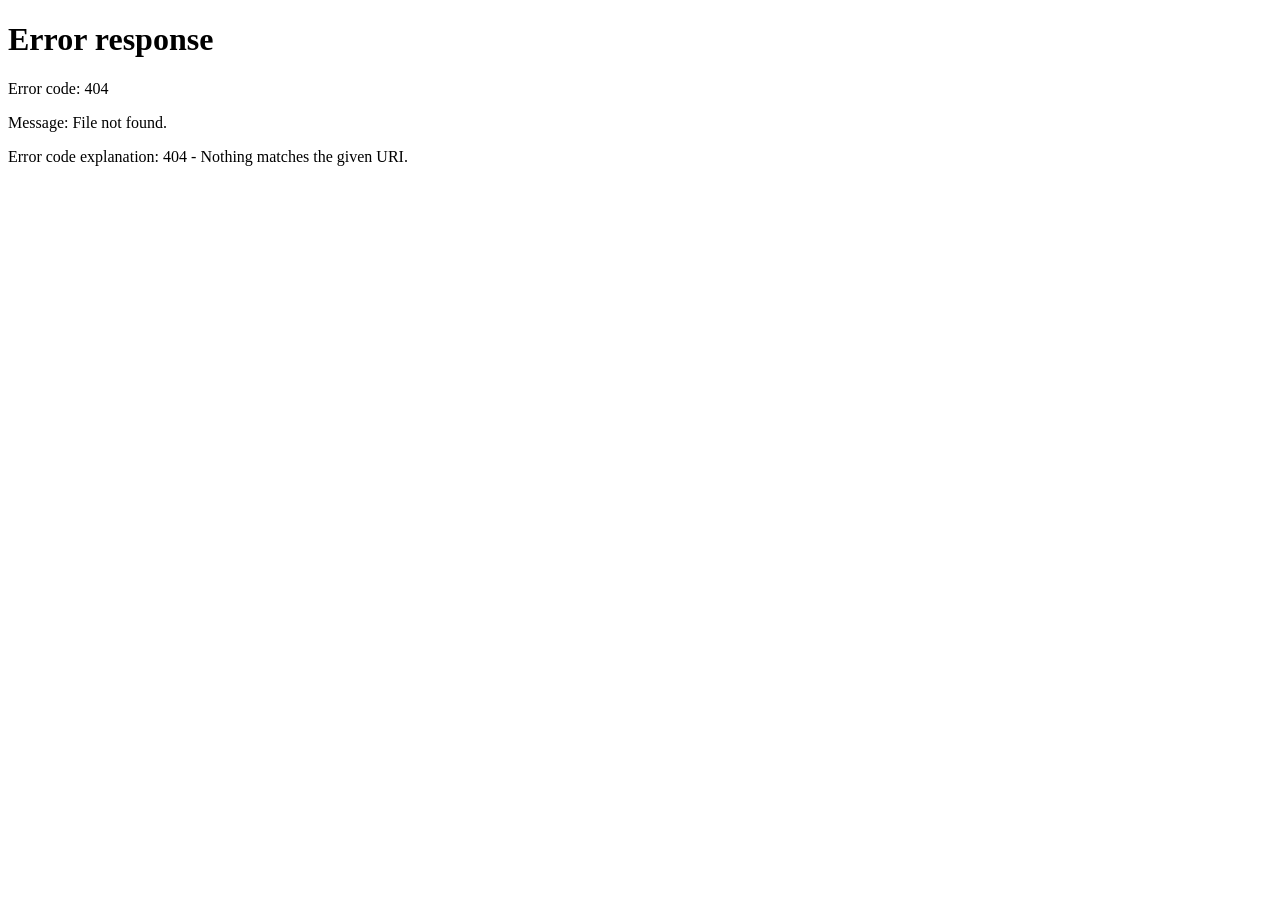
==== assessment.html @ 008398ac "Initial commit" ====
<!DOCTYPE html>
<html lang="en">
<head>
    <script>
        if (localStorage.getItem('luma_logged_in') !== 'true') {
            window.location.replace('/login');
        }
    </script>
    <meta charset="UTF-8">
    <meta name="viewport" content="width=device-width, initial-scale=1.0">
    <title>Discovery Assessment | Luma</title>
    <!-- Google Fonts -->
    <link rel="preconnect" href="https://fonts.googleapis.com">
    <link rel="preconnect" href="https://fonts.gstatic.com" crossorigin>
    <link href="https://fonts.googleapis.com/css2?family=DM+Serif+Display&family=Inter:wght@400;500;600;700&family=Playfair+Display:ital,wght@0,600;0,700;1,600;1,700&display=swap" rel="stylesheet">
    <!-- Main CSS -->
    <link rel="stylesheet" href="index.css">
    
    <style>
        /* Fade in transition for premium feel */
        @keyframes fadeInPage {
            from { opacity: 0; transform: translateY(8px); }
            to { opacity: 1; transform: translateY(0); }
        }
        .assessment-body {
            animation: fadeInPage 0.5s ease-out forwards;
        }

        /* Scoped override for Discovery Assessment Page */
        .assessment-body .dash-sidebar {
            width: 280px;
            padding: 2.5rem 1.5rem;
            background-color: rgba(255, 255, 255, 0.95);
            border-right: 1px solid var(--color-neutral);
            display: flex;
            flex-direction: column;
            justify-content: space-between;
            position: fixed;
            top: 0;
            bottom: 0;
            left: 0;
            z-index: 100;
            backdrop-filter: blur(20px);
            /* Disabled styles */
            pointer-events: none;
            opacity: 0.6;
            filter: grayscale(1);
        }

        .assessment-body .dash-main {
            margin-left: 280px;
            padding: 4rem;
            display: flex;
            flex-direction: column;
            align-items: center;
            min-height: 100vh;
            background-image: 
                radial-gradient(circle at 85% 15%, rgba(167, 117, 201, 0.05) 0%, transparent 45%),
                radial-gradient(circle at 15% 85%, rgba(212, 128, 187, 0.05) 0%, transparent 45%);
        }

        .assessment-container {
            width: 100%;
            max-width: 900px;
            display: flex;
            flex-direction: column;
            gap: 2.5rem;
        }

        .assessment-card {
            background-color: var(--color-white);
            border: 1px solid var(--color-neutral);
            border-radius: 28px;
            padding: 3.5rem;
            box-shadow: 0 10px 30px rgba(0, 0, 0, 0.02);
            transition: var(--transition-smooth);
            position: relative;
        }

        /* Sparkles decoration */
        .sparkle-decor {
            position: absolute;
            color: var(--color-accent);
            opacity: 0.3;
            pointer-events: none;
        }

        /* Progress Bar styles */
        .progress-indicator-container {
            text-align: center;
            margin-bottom: 0.5rem;
        }
        .progress-text {
            font-family: var(--font-body);
            font-weight: 600;
            color: var(--color-primary);
            font-size: 0.95rem;
            margin-bottom: 0.75rem;
            letter-spacing: 0.05em;
            text-transform: uppercase;
        }
        .progress-bar-outer {
            width: 100%;
            height: 8px;
            background-color: var(--color-neutral);
            border-radius: 4px;
            overflow: hidden;
        }
        .progress-bar-inner {
            height: 100%;
            background: linear-gradient(90deg, var(--color-secondary), var(--color-primary));
            width: 20%;
            border-radius: 4px;
            transition: width 0.5s cubic-bezier(0.16, 1, 0.3, 1);
        }

        /* Question boxes transitions */
        .question-step {
            display: none;
            flex-direction: column;
            gap: 1.5rem;
            animation: fadeInAssessment 0.4s cubic-bezier(0.16, 1, 0.3, 1) forwards;
        }
        .question-step.active {
            display: flex;
        }

        @keyframes fadeInAssessment {
            from { opacity: 0; transform: translateY(15px); }
            to { opacity: 1; transform: translateY(0); }
        }

        .question-title {
            font-family: 'Playfair Display', serif;
            font-weight: 700;
            font-size: 2rem;
            color: var(--color-text-heading);
            line-height: 1.3;
            margin: 0;
        }
        .question-description {
            font-family: var(--font-body);
            font-size: 1.05rem;
            color: var(--color-text-body);
            margin: 0;
            line-height: 1.6;
        }

        /* Input Controls */
        .assessment-input-box {
            width: 100%;
            padding: 1.1rem 1.5rem;
            border: 1.5px solid var(--color-neutral);
            border-radius: 16px;
            font-family: var(--font-body);
            font-size: 1.05rem;
            color: var(--color-text-heading);
            background-color: var(--color-bg);
            transition: var(--transition-smooth);
        }
        .assessment-input-box:focus {
            outline: none;
            border-color: var(--color-primary);
            box-shadow: 0 0 0 4px rgba(167, 117, 201, 0.15);
            background-color: var(--color-white);
        }

        .assessment-textarea {
            min-height: 160px;
            resize: vertical;
        }

        /* Selection Cards (Question 5) */
        .option-cards-grid {
            display: grid;
            grid-template-columns: repeat(2, 1fr);
            gap: 1.5rem;
            margin-top: 0.5rem;
        }

        @media (max-width: 640px) {
            .option-cards-grid {
                grid-template-columns: 1fr;
            }
            .assessment-body .dash-sidebar {
                display: none;
            }
            .assessment-body .dash-main {
                margin-left: 0;
                padding: 2rem 1rem;
            }
            .assessment-card {
                padding: 2rem 1.5rem;
            }
        }

        .selection-premium-card {
            background-color: var(--color-white);
            border: 2px solid var(--color-neutral);
            border-radius: 20px;
            padding: 2rem;
            display: flex;
            align-items: flex-start;
            gap: 1.25rem;
            cursor: pointer;
            transition: var(--transition-smooth);
        }
        .selection-premium-card:hover {
            transform: translateY(-3px);
            border-color: var(--color-primary);
            box-shadow: 0 4px 15px rgba(167, 117, 201, 0.08);
        }
        .selection-icon-wrapper {
            width: 48px;
            height: 48px;
            border-radius: 12px;
            background-color: rgba(167, 117, 201, 0.08);
            color: var(--color-primary);
            display: flex;
            align-items: center;
            justify-content: center;
            font-size: 1.5rem;
            flex-shrink: 0;
            transition: var(--transition-smooth);
        }

        .selection-premium-card.selected {
            background-color: var(--color-primary);
            border-color: var(--color-primary);
            color: var(--color-white);
            box-shadow: 0 8px 25px rgba(167, 117, 201, 0.3);
        }
        .selection-premium-card.selected .selection-icon-wrapper {
            background-color: rgba(255, 255, 255, 0.2);
            color: var(--color-white);
        }
        .selection-premium-card.selected h4 {
            color: var(--color-white) !important;
        }

        /* Bottom Section Styles */
        .assessment-bottom-row {
            text-align: center;
            display: flex;
            flex-direction: column;
            align-items: center;
            gap: 1.5rem;
            margin-top: 1rem;
        }
    </style>
</head>
<body class="dash-body assessment-body">
    <!-- Sidebar Navigation (Disabled / Mandatory Assessment Cover) -->
    <aside class="dash-sidebar">
        <div>
            <div class="sidebar-brand">
                <svg width="28" height="28" viewBox="0 0 100 100" fill="none" xmlns="http://www.w3.org/2000/svg">
                    <defs>
                        <linearGradient id="logoGradAssess" x1="0%" y1="0%" x2="100%" y2="100%">
                            <stop offset="0%" stop-color="#D480BB" />
                            <stop offset="100%" stop-color="#A775C9" />
                        </linearGradient>
                    </defs>
                    <mask id="logoLMaskAssess">
                        <rect width="100" height="100" fill="white" />
                        <path d="M 44,28 H 52 V 58 H 68 V 66 H 44 Z" fill="black" />
                    </mask>
                    <path d="M 50,5 C 50,30 30,50 5,50 C 30,50 50,70 50,95 C 50,70 70,50 95,50 C 70,50 50,30 50,5 Z" fill="url(#logoGradAssess)" mask="url(#logoLMaskAssess)" />
                </svg>
                <span class="logo-text" style="font-size: 1.4rem;">Luma</span>
            </div>

            <nav class="sidebar-links">
                <a href="#" class="sidebar-item active">Dashboard</a>
                <a href="#" class="sidebar-item">Learning Hub</a>
                <a href="#" class="sidebar-item">Journey</a>
                <a href="#" class="sidebar-item">Explorer Hub</a>
                <a href="#" class="sidebar-item">Summary</a>
            </nav>
        </div>
        <div class="sidebar-profile">
            <span>Profile</span>
        </div>
    </aside>

    <!-- Main Container -->
    <main class="dash-main">
        <div class="assessment-container">
            <!-- Header Section -->
            <div style="text-align: center; display: flex; flex-direction: column; gap: 0.5rem;">
                <h1 style="font-family: 'Playfair Display', serif; font-weight: 700; font-size: 2.8rem; color: var(--color-text-heading); margin: 0;">Discover Yourself</h1>
                <p style="font-family: var(--font-body); font-size: 1.15rem; color: var(--color-text-body); margin: 0;">"Before choosing your future, let's understand who you are."</p>
            </div>

            <!-- Progress Tracker -->
            <div class="progress-indicator-container">
                <div class="progress-text" id="progress-indicator-text">Question 1 of 5</div>
                <div class="progress-bar-outer">
                    <div class="progress-bar-inner" id="progress-indicator-fill"></div>
                </div>
            </div>

            <!-- Question Card -->
            <div class="assessment-card">
                <!-- Subtle Sparkles Decoration -->
                <svg class="sparkle-decor" style="top: 2rem; right: 2rem;" width="20" height="20" viewBox="0 0 24 24" fill="currentColor"><path d="M12 2l3 7 7 3-7 3-3 7-3-7-7-3 7-3z"/></svg>
                <svg class="sparkle-decor" style="bottom: 2rem; left: 2rem;" width="16" height="16" viewBox="0 0 24 24" fill="currentColor"><path d="M12 2l3 7 7 3-7 3-3 7-3-7-7-3 7-3z"/></svg>

                <form id="assessment-form" onsubmit="event.preventDefault();">
                    <!-- QUESTION 1 -->
                    <div class="question-step active" id="step-1">
                        <h2 class="question-title">What are your top three interests in career fields?</h2>
                        <p class="question-description">Think about the fields that genuinely excite you. Enter them below.</p>
                        <div style="display: flex; flex-direction: column; gap: 1rem; margin-top: 0.5rem;">
                            <input type="text" id="interest-1" class="assessment-input-box" placeholder="e.g., UI/UX Design" required>
                            <input type="text" id="interest-2" class="assessment-input-box" placeholder="e.g., Artificial Intelligence" required>
                            <input type="text" id="interest-3" class="assessment-input-box" placeholder="e.g., Entrepreneurship" required>
                        </div>
                    </div>

                    <!-- QUESTION 2 -->
                    <div class="question-step" id="step-2">
                        <h2 class="question-title">Which activity makes you lose track of time?</h2>
                        <p class="question-description">Think about something you enjoy so much that hours pass without noticing.</p>
                        <textarea id="time-loss-activity" class="assessment-input-box assessment-textarea" placeholder="Example: &quot;I enjoy designing interfaces and experimenting with colors.&quot;" required></textarea>
                    </div>

                    <!-- QUESTION 3 -->
                    <div class="question-step" id="step-3">
                        <h2 class="question-title">What's one thing you're confident in doing but not an expert at yet?</h2>
                        <p class="question-description">Choose something you naturally enjoy and believe you can improve.</p>
                        <textarea id="confident-skill" class="assessment-input-box assessment-textarea" placeholder="Example: &quot;I enjoy editing videos and believe I could become really good with practice.&quot;" required></textarea>
                    </div>

                    <!-- QUESTION 4 -->
                    <div class="question-step" id="step-4">
                        <h2 class="question-title">If failure wasn't a problem, what would you like to pursue?</h2>
                        <p class="question-description">Imagine there were no risks, judgments, or financial constraints.</p>
                        <textarea id="pursuit-dream" class="assessment-input-box assessment-textarea" placeholder="Example: &quot;I would love to build my own startup that helps students.&quot;" required></textarea>
                    </div>

                    <!-- QUESTION 5 -->
                    <div class="question-step" id="step-5">
                        <h2 class="question-title">Which statement describes you the best?</h2>
                        <p class="question-description">Select the option that aligns most closely with your personality.</p>
                        
                        <div class="option-cards-grid">
                            <!-- Option 1 -->
                            <div class="selection-premium-card" data-val="Option 1" onclick="selectOptionCard(this);">
                                <div class="selection-icon-wrapper">🧠</div>
                                <div>
                                    <h4 style="font-family: var(--font-body); font-weight: 700; font-size: 1.05rem; margin: 0 0 0.25rem 0; color: var(--color-text-heading);">Problem Solver</h4>
                                    <p style="font-size: 0.9rem; margin: 0; line-height: 1.4;">I love solving logical and technical problems.</p>
                                </div>
                            </div>
                            <!-- Option 2 -->
                            <div class="selection-premium-card" data-val="Option 2" onclick="selectOptionCard(this);">
                                <div class="selection-icon-wrapper">🎨</div>
                                <div>
                                    <h4 style="font-family: var(--font-body); font-weight: 700; font-size: 1.05rem; margin: 0 0 0.25rem 0; color: var(--color-text-heading);">Visual Creator</h4>
                                    <p style="font-size: 0.9rem; margin: 0; line-height: 1.4;">I enjoy designing, creating and expressing ideas visually.</p>
                                </div>
                            </div>
                            <!-- Option 3 -->
                            <div class="selection-premium-card" data-val="Option 3" onclick="selectOptionCard(this);">
                                <div class="selection-icon-wrapper">🚀</div>
                                <div>
                                    <h4 style="font-family: var(--font-body); font-weight: 700; font-size: 1.05rem; margin: 0 0 0.25rem 0; color: var(--color-text-heading);">Leader</h4>
                                    <p style="font-size: 0.9rem; margin: 0; line-height: 1.4;">I enjoy leading people and turning ideas into reality.</p>
                                </div>
                            </div>
                            <!-- Option 4 -->
                            <div class="selection-premium-card" data-val="Option 4" onclick="selectOptionCard(this);">
                                <div class="selection-icon-wrapper">💖</div>
                                <div>
                                    <h4 style="font-family: var(--font-body); font-weight: 700; font-size: 1.05rem; margin: 0 0 0.25rem 0; color: var(--color-text-heading);">Guide</h4>
                                    <p style="font-size: 0.9rem; margin: 0; line-height: 1.4;">I enjoy understanding people and helping them grow.</p>
                                </div>
                            </div>
                        </div>
                        <input type="hidden" id="selected-profile-statement" required>
                    </div>
                </form>
            </div>

            <!-- Bottom Section Quote & Trigger -->
            <div class="assessment-bottom-row">
                <p style="font-family: 'DM Serif Display', serif; font-size: 1.6rem; font-weight: normal; color: var(--color-primary); margin: 0; line-height: 1.4;">
                    "Discover yourself before deciding your future."
                </p>
                <button id="assessment-continue-btn" class="btn btn-solid" style="background: linear-gradient(135deg, var(--color-primary) 0%, var(--color-secondary) 100%); color: var(--color-white); border: none; padding: 1rem 3.5rem; font-weight: 700; border-radius: 50px; font-size: 1.05rem; box-shadow: 0 5px 20px rgba(167, 117, 201, 0.25);">
                    Continue
                </button>
            </div>
        </div>
    </main>

    <!-- Assessment Flow Manager Logic -->
    <script>
        let currentStep = 1;
        const totalSteps = 5;

        const stepViews = [
            document.getElementById('step-1'),
            document.getElementById('step-2'),
            document.getElementById('step-3'),
            document.getElementById('step-4'),
            document.getElementById('step-5')
        ];

        const textIndicator = document.getElementById('progress-indicator-text');
        const fillIndicator = document.getElementById('progress-indicator-fill');
        const continueBtn = document.getElementById('assessment-continue-btn');

        // Selection Cards logic
        window.selectOptionCard = (card) => {
            const allCards = document.querySelectorAll('.selection-premium-card');
            allCards.forEach(c => c.classList.remove('selected'));
            card.classList.add('selected');
            document.getElementById('selected-profile-statement').value = card.getAttribute('data-val');
        };

        // Continue trigger
        continueBtn.addEventListener('click', () => {
            // Validate current step
            if (!validateCurrentStep()) {
                alert('Please answer the question before continuing.');
                return;
            }

            if (currentStep < totalSteps) {
                // Advance step
                stepViews[currentStep - 1].classList.remove('active');
                currentStep++;
                stepViews[currentStep - 1].classList.add('active');

                // Update progress bar
                textIndicator.textContent = `Question ${currentStep} of ${totalSteps}`;
                fillIndicator.style.width = `${(currentStep / totalSteps) * 100}%`;
            } else {
                // Done! Save to localStorage
                saveAssessmentAnswers();
                window.location.href = '/recommendations';
            }
        });

        const validateCurrentStep = () => {
            if (currentStep === 1) {
                const i1 = document.getElementById('interest-1').value.trim();
                const i2 = document.getElementById('interest-2').value.trim();
                const i3 = document.getElementById('interest-3').value.trim();
                return i1 !== '' && i2 !== '' && i3 !== '';
            } else if (currentStep === 2) {
                return document.getElementById('time-loss-activity').value.trim() !== '';
            } else if (currentStep === 3) {
                return document.getElementById('confident-skill').value.trim() !== '';
            } else if (currentStep === 4) {
                return document.getElementById('pursuit-dream').value.trim() !== '';
            } else if (currentStep === 5) {
                return document.getElementById('selected-profile-statement').value !== '';
            }
            return false;
        };

        const saveAssessmentAnswers = () => {
            const answers = {
                interests: [
                    document.getElementById('interest-1').value.trim(),
                    document.getElementById('interest-2').value.trim(),
                    document.getElementById('interest-3').value.trim()
                ],
                timeLoss: document.getElementById('time-loss-activity').value.trim(),
                confidentSkill: document.getElementById('confident-skill').value.trim(),
                pursuitDream: document.getElementById('pursuit-dream').value.trim(),
                selectedProfile: document.getElementById('selected-profile-statement').value
            };
            localStorage.setItem('luma_assessment_answers', JSON.stringify(answers));
        };
    </script>
</body>
</html>
---- index.css ----
/* ==========================================================================
   LUMA LANDING PAGE STYLESHEET
   Aesthetics: Minimal, Clean, Premium, Soft, and Inspiring
   Startup Vibes: Apple, Linear, Notion, Raycast, Framer
   ========================================================================== */

/* --------------------------------------------------------------------------
   1. CSS VARIABLES (DESIGN SYSTEM TOKENS)
   -------------------------------------------------------------------------- */
:root {
    /* Color Palette */
    --color-primary: #A775C9;          /* Bright Lavender */
    --color-secondary: #D480BB;        /* Petal Pink */
    --color-accent: #DEAFC2;           /* Soft Blossom */
    --color-light-accent: #EAF7EC;     /* Honeydew (Success/Highlight Indicator) */
    --color-neutral: #E2D9D9;          /* Dust Grey (Borders/Dividers) */
    
    /* Page Background */
    --color-bg-base: #FCFBFF;          /* Luxurious white canvas */
    --color-white: #FFFFFF;
    
    /* Text Colors */
    --color-text-heading: #2D2435;     /* Dark Slate Purple */
    --color-text-body: #5E5965;        /* Inter Regular Body Color */
    --color-text-muted: #8E8696;       /* Inactive states or details */

    /* Glassmorphism */
    --color-glass-bg: rgba(255, 255, 255, 0.7);
    --color-glass-border: rgba(255, 255, 255, 0.6);
    --color-glass-border-neutral: rgba(226, 217, 217, 0.4);

    /* Typography Scale */
    --font-logo: 'Georgia', serif;
    --font-heading-1: 'Playfair Display', serif;
    --font-heading-2: 'DM Serif Display', serif;
    --font-body: 'Inter', sans-serif;
    
    /* Border Radii */
    --radius-sm: 10px;
    --radius-md: 18px;
    --radius-lg: 28px;                 /* Spacious rounded corners */
    --radius-pill: 9999px;             /* Pill shaped elements */
    
    /* Shadows (Colored Shadows Only - No Gray Shadows) */
    --shadow-soft: 0 8px 30px rgba(167, 117, 201, 0.06);
    --shadow-medium: 0 16px 40px rgba(167, 117, 201, 0.1);
    --shadow-hover: 0 25px 50px rgba(167, 117, 201, 0.15);
    --shadow-button: 0 10px 24px rgba(167, 117, 201, 0.2);
    --shadow-secondary: 0 10px 24px rgba(212, 128, 187, 0.12);
    
    /* Layout */
    --max-width: 1200px;
    --nav-height: 80px;
    
    /* Transitions */
    --transition-smooth: all 0.6s cubic-bezier(0.16, 1, 0.3, 1);
    --transition-fast: all 0.25s ease;
}

/* --------------------------------------------------------------------------
   2. RESET & GLOBAL STYLES
   -------------------------------------------------------------------------- */
* {
    box-sizing: border-box;
    margin: 0;
    padding: 0;
}

html {
    scroll-behavior: smooth;
    font-size: 16px;
}

body {
    font-family: var(--font-body);
    background-color: var(--color-bg-base);
    /* Luxurious white canvas with soft radial glowing gradients (8-12% opacity) */
    background-image: 
        radial-gradient(circle at 15% 15%, rgba(167, 117, 201, 0.09) 0%, transparent 40%),
        radial-gradient(circle at 85% 25%, rgba(212, 128, 187, 0.08) 0%, transparent 45%),
        radial-gradient(circle at 50% 60%, rgba(222, 175, 194, 0.1) 0%, transparent 50%),
        radial-gradient(circle at 20% 85%, rgba(167, 117, 201, 0.08) 0%, transparent 40%);
    background-attachment: fixed;
    color: var(--color-text-body);
    overflow-x: hidden;
    line-height: 1.6;
    -webkit-font-smoothing: antialiased;
    animation: fadeInPage 1.2s cubic-bezier(0.16, 1, 0.3, 1);
}

img {
    max-width: 100%;
    height: auto;
    display: block;
}

a {
    color: inherit;
    text-decoration: none;
    transition: var(--transition-fast);
}

ul {
    list-style: none;
}

/* Custom Scrollbar */
::-webkit-scrollbar {
    width: 8px;
}
::-webkit-scrollbar-track {
    background: var(--color-bg-base);
}
::-webkit-scrollbar-thumb {
    background: var(--color-neutral);
    border-radius: var(--radius-pill);
}
::-webkit-scrollbar-thumb:hover {
    background: var(--color-primary);
}

/* --------------------------------------------------------------------------
   3. BACKGROUND SPARKLES & STARS
   -------------------------------------------------------------------------- */
.stars-container {
    position: absolute;
    top: 0;
    left: 0;
    width: 100%;
    height: 100%;
    pointer-events: none;
    z-index: 0;
    overflow: hidden;
}

.star {
    position: absolute;
    background-color: var(--color-primary);
    clip-path: polygon(50% 0%, 61% 35%, 98% 35%, 68% 57%, 79% 91%, 50% 70%, 21% 91%, 32% 57%, 2% 35%, 39% 35%);
    opacity: 0.35;
    animation: twinkle 5s ease-in-out infinite;
}

.star-1 { top: 8%; left: 8%; width: 12px; height: 12px; animation-delay: 0s; }
.star-2 { top: 25%; left: 85%; width: 15px; height: 15px; animation-delay: 1.5s; }
.star-3 { top: 45%; left: 5%; width: 10px; height: 10px; animation-delay: 3s; }
.star-4 { top: 62%; left: 93%; width: 14px; height: 14px; animation-delay: 0.5s; }
.star-5 { top: 78%; left: 10%; width: 12px; height: 12px; animation-delay: 2.2s; }
.star-6 { top: 88%; left: 80%; width: 15px; height: 15px; animation-delay: 1.1s; }
.star-7 { top: 4%; left: 60%; width: 10px; height: 10px; animation-delay: 2.8s; }
.star-8 { top: 38%; left: 35%; width: 12px; height: 12px; animation-delay: 4.5s; }

/* --------------------------------------------------------------------------
   4. BUTTONS
   -------------------------------------------------------------------------- */
.btn {
    display: inline-flex;
    align-items: center;
    justify-content: center;
    font-family: var(--font-body);
    font-weight: 600; /* Inter SemiBold for buttons */
    font-size: 0.95rem;
    padding: 0.8rem 2rem;
    border-radius: var(--radius-pill); /* Pill shaped */
    cursor: pointer;
    transition: var(--transition-smooth);
    border: 2px solid transparent;
}

.btn-solid {
    background: linear-gradient(135deg, var(--color-primary) 0%, var(--color-secondary) 100%);
    color: var(--color-white);
    box-shadow: var(--shadow-button);
}

.btn-solid:hover {
    transform: translateY(-3px);
    box-shadow: 0 12px 28px rgba(167, 117, 201, 0.35);
    background: linear-gradient(135deg, #b485d4 0%, #db91c5 100%); /* Slightly brighter */
}

.btn-outline {
    background-color: var(--color-white);
    border: 2px solid var(--color-primary);
    color: var(--color-primary);
    box-shadow: var(--shadow-soft);
}

.btn-outline:hover {
    background-color: rgba(167, 117, 201, 0.05); /* Very light lavender fill */
    border-color: var(--color-secondary);
    color: var(--color-secondary);
    transform: translateY(-3px);
    box-shadow: var(--shadow-hover);
}

.btn-large {
    padding: 1rem 2.5rem;
    font-size: 1.05rem;
}

.btn-arrow {
    margin-left: 8px;
    transition: transform 0.3s ease;
}

.btn-solid:hover .btn-arrow {
    transform: translateX(4px);
}

/* --------------------------------------------------------------------------
   5. NAVIGATION BAR
   -------------------------------------------------------------------------- */
.navbar-header {
    position: fixed;
    top: 0;
    left: 0;
    width: 100%;
    height: var(--nav-height);
    display: flex;
    align-items: center;
    z-index: 1000;
    background-color: transparent;
    border-bottom: 1px solid transparent;
    transition: var(--transition-smooth);
}

/* Glass effect while scrolling with backdrop blur */
.navbar-header.scrolled {
    background-color: rgba(252, 251, 255, 0.75);
    backdrop-filter: blur(20px);
    -webkit-backdrop-filter: blur(20px);
    border-bottom: 1px solid var(--color-glass-border);
    height: 70px;
    box-shadow: var(--shadow-soft);
}

.nav-container {
    width: 100%;
    max-width: var(--max-width);
    margin: 0 auto;
    padding: 0 2rem;
    display: flex;
    align-items: center;
    justify-content: space-between;
}

.nav-logo {
    display: flex;
    align-items: center;
    gap: 10px;
    z-index: 1010;
}

.logo-text {
    font-family: var(--font-logo); /* Georgia Bold */
    font-weight: 700;
    font-size: 1.7rem;
    color: #2D2435; /* Strict brand logo color */
    letter-spacing: -0.5px;
}

.logo-icon {
    filter: drop-shadow(0 4px 10px rgba(167, 117, 201, 0.25));
    transition: transform 0.6s cubic-bezier(0.16, 1, 0.3, 1);
}

.nav-logo:hover .logo-icon {
    transform: rotate(15deg) scale(1.1);
}

.nav-links-wrapper {
    display: flex;
    align-items: center;
    gap: 2.5rem;
}

.nav-links-list {
    display: flex;
    align-items: center;
    gap: 2rem;
}

.nav-link {
    font-size: 0.95rem;
    font-weight: 500;
    color: var(--color-text-body);
    position: relative;
    padding: 0.5rem 0;
}

.nav-link:hover, .nav-link.active {
    color: var(--color-primary); /* Bright lavender for active/hover state */
}

.nav-link::after {
    content: '';
    position: absolute;
    bottom: 0;
    left: 50%;
    width: 0;
    height: 2px;
    background-color: var(--color-primary);
    transition: var(--transition-smooth);
    transform: translateX(-50%);
}

.nav-link:hover::after, .nav-link.active::after {
    width: 100%;
}

.nav-actions-desktop {
    display: flex;
    align-items: center;
    gap: 1.25rem;
}

#btn-login-desktop, #btn-login-mobile {
    background-color: var(--color-white) !important;
    border: 2px solid #A775C9 !important;
    color: #A775C9 !important;
    border-radius: 999px !important;
    padding: 14px 34px !important;
    font-weight: 600 !important;
    font-size: 0.95rem !important;
    box-shadow: 0 4px 14px rgba(167, 117, 201, 0.12) !important;
    transition: all 300ms ease !important;
    display: inline-flex !important;
    align-items: center !important;
    justify-content: center !important;
}

#btn-login-desktop:hover, #btn-login-mobile:hover {
    background-color: #F8F3FC !important;
    transform: translateY(-2px) !important;
    box-shadow: 0 6px 18px rgba(167, 117, 201, 0.22) !important;
}

#btn-signup-desktop, #btn-signup-mobile {
    background: linear-gradient(135deg, #A775C9 0%, #D480BB 100%) !important;
    color: var(--color-white) !important;
    border-radius: 999px !important;
    padding: 14px 34px !important;
    font-weight: 600 !important;
    font-size: 0.95rem !important;
    border: none !important;
    box-shadow: 0 4px 14px rgba(212, 128, 187, 0.2) !important;
    transition: all 300ms ease !important;
    display: inline-flex !important;
    align-items: center !important;
    justify-content: center !important;
}

#btn-signup-desktop:hover, #btn-signup-mobile:hover {
    background: linear-gradient(135deg, #b485d4 0%, #db91c5 100%) !important;
    box-shadow: 0 6px 20px rgba(167, 117, 201, 0.4) !important;
    transform: translateY(-2px) !important;
}

.nav-actions-mobile {
    display: none;
}

/* Mobile Nav Toggle */
.mobile-nav-toggle {
    display: none;
    flex-direction: column;
    justify-content: space-between;
    width: 24px;
    height: 18px;
    background: transparent;
    border: none;
    cursor: pointer;
    z-index: 1010;
}

.mobile-nav-toggle span {
    width: 100%;
    height: 2px;
    background-color: var(--color-text-heading);
    border-radius: var(--radius-pill);
    transition: var(--transition-smooth);
}

/* --------------------------------------------------------------------------
   6. HERO SECTION
   -------------------------------------------------------------------------- */
.hero-section {
    position: relative;
    min-height: 95vh;
    padding-top: calc(var(--nav-height) + 2rem);
    display: flex;
    align-items: center;
    z-index: 1;
}

.hero-container {
    width: 100%;
    max-width: var(--max-width);
    margin: 0 auto;
    padding: 0 2rem;
    display: grid;
    grid-template-columns: 1.1fr 0.9fr;
    gap: 4rem;
    align-items: center;
}

.hero-content {
    display: flex;
    flex-direction: column;
    gap: 2rem;
}

.hero-heading {
    display: flex;
    flex-direction: column;
    line-height: 1.15;
}

.hero-line-1 {
    font-family: var(--font-heading-1); /* Playfair Display Bold */
    font-weight: 700;
    font-size: 3.8rem;
    color: #2D2435; /* Heading Color */
    letter-spacing: -1px;
}

.hero-line-2 {
    font-family: var(--font-heading-2); /* DM Serif Display Bold */
    font-weight: 700;
    font-size: 5.2rem; /* Larger than first line */
    color: var(--color-primary); /* Bright Lavender */
    margin-top: 0.4rem;
    letter-spacing: -0.5px;
}

.hero-paragraph {
    font-family: var(--font-body); /* Inter Regular */
    font-size: 1.125rem; /* 18px */
    color: var(--color-text-body); /* #5E5965 */
    max-width: 540px;
    line-height: 1.75;
}

.hero-buttons {
    display: flex;
    align-items: center;
    gap: 1.25rem;
    margin-top: 0.5rem;
}

/* Hero Right Side - Blending 3D Illustration */
.hero-illustration-area {
    position: relative;
    display: flex;
    justify-content: center;
    align-items: center;
    width: 100%;
    height: 480px;
}

/* Glowing backdrops */
.illustration-halo {
    position: absolute;
    width: 440px;
    height: 440px;
    border-radius: 50%;
    background: radial-gradient(circle, rgba(222, 175, 194, 0.15) 0%, rgba(167, 117, 201, 0.08) 50%, transparent 70%);
    filter: blur(25px);
    z-index: 0;
    top: 50%;
    left: 50%;
    transform: translate(-50%, -50%);
}

.illustration-pink-glow {
    position: absolute;
    width: 320px;
    height: 320px;
    border-radius: 50%;
    background: radial-gradient(circle, rgba(212, 128, 187, 0.2) 0%, transparent 75%);
    filter: blur(20px);
    z-index: 1;
    top: 40%;
    left: 55%;
    transform: translate(-50%, -50%);
    animation: glowPulse 8s ease-in-out infinite alternate;
}

.illustration-lavender-glow {
    position: absolute;
    width: 350px;
    height: 350px;
    border-radius: 50%;
    background: radial-gradient(circle, rgba(167, 117, 201, 0.18) 0%, transparent 75%);
    filter: blur(30px);
    z-index: 1;
    top: 60%;
    left: 45%;
    transform: translate(-50%, -50%);
    animation: glowPulse 10s ease-in-out infinite alternate-reverse;
}

/* Astronaut Image Blending */
.astronaut-wrapper {
    position: relative;
    width: 360px;
    height: 360px;
    background: transparent;
    border: none;
    box-shadow: none;
    overflow: visible;
    z-index: 2;
    animation: floatAstronaut 6s ease-in-out infinite;
}

.astronaut-img {
    width: 100%;
    height: 100%;
    object-fit: cover;
    border-radius: 50%;
    /* Radial mask blends Jpeg edges naturally into glowing background */
    mask-image: radial-gradient(circle, rgba(0,0,0,1) 62%, rgba(0,0,0,0) 98%);
    -webkit-mask-image: radial-gradient(circle, rgba(0,0,0,1) 62%, rgba(0,0,0,0) 98%);
}

/* Floating Career Tags - Orbiting */
.orbiting-icons {
    position: absolute;
    width: 100%;
    height: 100%;
    top: 0;
    left: 0;
    pointer-events: none;
    z-index: 3;
}

.orbit-icon {
    position: absolute;
    display: flex;
    align-items: center;
    gap: 8px;
    background-color: var(--color-white);
    border: 1px solid var(--color-neutral);
    padding: 0.6rem 1.1rem;
    border-radius: var(--radius-pill);
    box-shadow: var(--shadow-soft);
    color: var(--color-text-heading);
    font-size: 0.88rem;
    font-weight: 600;
    top: 50%;
    left: 50%;
    transform: translate(-50%, -50%);
    animation: orbitFloating 14s ease-in-out infinite;
}

.orbit-icon svg {
    stroke: var(--color-primary);
}

/* Coordinates and offsets of the 6 requested floating icons */
.icon-uiux { animation-delay: 0s; --offset-x: -180px; --offset-y: -90px; }
.icon-ai { animation-delay: -2.8s; --offset-x: 180px; --offset-y: -110px; }
.icon-programming { animation-delay: -5.6s; --offset-x: -160px; --offset-y: 110px; }
.icon-business { animation-delay: -8.4s; --offset-x: 165px; --offset-y: 120px; }
.icon-design { animation-delay: -11.2s; --offset-x: 195px; --offset-y: 5px; }
.icon-cybersecurity { animation-delay: -13.5s; --offset-x: -200px; --offset-y: 10px; }

/* --------------------------------------------------------------------------
   7. INTERACTIVE DEMO (AI MATCHER)
   -------------------------------------------------------------------------- */
.interactive-preview-section {
    padding: 6.5rem 0;
    background-color: rgba(255, 255, 255, 0.35);
    position: relative;
    z-index: 2;
    border-top: 1px solid rgba(226, 217, 217, 0.3);
    border-bottom: 1px solid rgba(226, 217, 217, 0.3);
}

.section-container {
    width: 100%;
    max-width: var(--max-width);
    margin: 0 auto;
    padding: 0 2rem;
}

.preview-header {
    text-align: center;
    max-width: 600px;
    margin: 0 auto 3.5rem;
    display: flex;
    flex-direction: column;
    gap: 0.8rem;
}

.section-tag {
    font-size: 0.85rem;
    font-weight: 700;
    text-transform: uppercase;
    letter-spacing: 2px;
    color: var(--color-secondary); /* Petal Pink tag indicator */
}

.section-title {
    font-family: var(--font-heading-2); /* DM Serif Display */
    font-size: 2.8rem;
    color: var(--color-text-heading);
    line-height: 1.25;
}

.section-subtitle {
    font-size: 1.05rem;
    color: var(--color-text-body);
}

.demo-card {
    background: var(--color-white);
    border: 1px solid var(--color-neutral);
    border-radius: var(--radius-lg);
    box-shadow: var(--shadow-medium);
    padding: 2.5rem;
    display: flex;
    flex-direction: column;
    gap: 2.5rem;
    max-width: 1000px;
    margin: 0 auto;
}

.demo-interests-row {
    display: flex;
    justify-content: center;
    flex-wrap: wrap;
    gap: 1rem;
    border-bottom: 1px solid var(--color-neutral);
    padding-bottom: 1.5rem;
}

.interest-btn {
    font-family: var(--font-body);
    font-size: 0.95rem;
    font-weight: 600;
    color: var(--color-text-body);
    background-color: var(--color-white);
    border: 1.5px solid var(--color-neutral);
    padding: 0.65rem 1.5rem;
    border-radius: var(--radius-pill);
    cursor: pointer;
    transition: var(--transition-smooth);
}

.interest-btn:hover {
    border-color: var(--color-primary);
    color: var(--color-primary);
    transform: translateY(-2px);
}

.interest-btn.active {
    background-color: var(--color-primary);
    border-color: var(--color-primary);
    color: var(--color-white);
    box-shadow: var(--shadow-button);
}

.demo-result-container {
    position: relative;
    min-height: 280px;
}

.demo-result-card {
    display: grid;
    grid-template-columns: 1fr 1fr;
    gap: 3rem;
    animation: fadeInSlide 0.6s cubic-bezier(0.16, 1, 0.3, 1);
}

.demo-card-left {
    display: flex;
    flex-direction: column;
    gap: 1.25rem;
}

.badge-row {
    display: flex;
    gap: 0.75rem;
}

.path-badge {
    font-size: 0.8rem;
    font-weight: 600;
    padding: 0.4rem 0.95rem;
    border-radius: var(--radius-pill);
    border: 1px solid transparent;
}

.path-badge.match {
    background-color: var(--color-light-accent); /* Honeydew success indicator */
    color: #1c522a;
    border-color: rgba(167, 219, 175, 0.4);
}

.path-badge.duration {
    background-color: rgba(212, 128, 187, 0.08); /* Petal Pink secondary tint */
    color: var(--color-secondary);
    border-color: rgba(212, 128, 187, 0.15);
}

.path-title {
    font-family: var(--font-heading-1);
    font-size: 2.25rem;
    color: var(--color-text-heading);
    font-weight: 600;
}

.path-description {
    font-size: 1rem;
    color: var(--color-text-body);
    line-height: 1.6;
}

.path-skills {
    display: flex;
    flex-wrap: wrap;
    gap: 0.5rem;
    margin-top: 0.5rem;
}

.skill-tag {
    font-size: 0.85rem;
    font-weight: 500;
    color: var(--color-text-body);
    background-color: #FAF9FC;
    border: 1px solid var(--color-neutral);
    padding: 0.35rem 0.9rem;
    border-radius: var(--radius-sm);
}

.demo-card-right {
    background-color: #FAF9FC;
    border-radius: var(--radius-md);
    padding: 2rem;
    border: 1px solid var(--color-neutral);
    display: flex;
    flex-direction: column;
    justify-content: center;
}

.week-progress-wrapper {
    display: flex;
    flex-direction: column;
    gap: 1.25rem;
}

.week-header {
    display: flex;
    justify-content: space-between;
    font-size: 0.85rem;
    font-weight: 600;
    color: var(--color-text-body);
}

.progress-track {
    width: 100%;
    height: 8px;
    background-color: var(--color-white);
    border-radius: var(--radius-pill);
    overflow: hidden;
    border: 1px solid var(--color-neutral);
}

.progress-bar {
    height: 100%;
    background: linear-gradient(90deg, var(--color-secondary), var(--color-primary));
    border-radius: var(--radius-pill);
    transition: width 0.8s cubic-bezier(0.16, 1, 0.3, 1);
}

.progress-bullets {
    display: flex;
    flex-direction: column;
    gap: 0.65rem;
}

.progress-bullets li {
    font-size: 0.88rem;
    color: var(--color-text-body);
    position: relative;
    padding-left: 1.5rem;
}

.progress-bullets li::before {
    content: '';
    position: absolute;
    left: 0;
    top: 5px;
    width: 10px;
    height: 10px;
    border-radius: 50%;
    border: 2px solid var(--color-neutral);
    background-color: var(--color-white);
}

.progress-bullets li.done {
    color: var(--color-text-muted);
    text-decoration: line-through;
    opacity: 0.7;
}

.progress-bullets li.done::before {
    background-color: var(--color-light-accent); /* Honeydew tick indicator */
    border-color: #72C785;
}

.progress-bullets li.active {
    color: var(--color-primary);
    font-weight: 600;
}

.progress-bullets li.active::before {
    background-color: var(--color-white);
    border-color: var(--color-primary);
    box-shadow: 0 0 8px rgba(167, 117, 201, 0.5);
}

/* --------------------------------------------------------------------------
   8. FEATURES GRID (TRUST SECTION)
   -------------------------------------------------------------------------- */
.features-section {
    padding: 7.5rem 0;
}

.features-header {
    text-align: center;
    max-width: 600px;
    margin: 0 auto 4.5rem;
    display: flex;
    flex-direction: column;
    gap: 0.8rem;
}

.features-grid {
    display: grid;
    grid-template-columns: repeat(3, 1fr); /* 3 column premium cards layout */
    gap: 2rem;
    width: 100%;
    max-width: var(--max-width);
    margin: 0 auto;
    padding: 0 2rem;
}

.feature-card {
    background-color: var(--color-white);
    border: 1px solid var(--color-neutral);
    border-radius: var(--radius-lg); /* Beautiful spacious rounded corners */
    padding: 2.5rem;
    box-shadow: var(--shadow-soft);
    transition: var(--transition-smooth);
    display: flex;
    flex-direction: column;
    gap: 1.5rem;
    position: relative;
    overflow: hidden;
}

.feature-card:hover {
    transform: translateY(-8px);
    box-shadow: var(--shadow-hover);
    border-color: rgba(167, 117, 201, 0.35); /* Lavender tinted border on hover */
}

/* Left side accent indicator on hover */
.feature-card::before {
    content: '';
    position: absolute;
    top: 0;
    left: 0;
    width: 4px;
    height: 100%;
    background: linear-gradient(180deg, var(--color-primary) 0%, var(--color-secondary) 100%);
    opacity: 0;
    transition: var(--transition-fast);
}

.feature-card:hover::before {
    opacity: 1;
}

.feature-icon-wrapper {
    width: 52px;
    height: 52px;
    border-radius: var(--radius-md);
    display: flex;
    align-items: center;
    justify-content: center;
    color: var(--color-primary); /* Icons highlighted in Bright Lavender */
    transition: var(--transition-smooth);
}

.feature-icon-wrapper.brain { background-color: rgba(167, 117, 201, 0.08); }
.feature-icon-wrapper.sparkles { background-color: rgba(212, 128, 187, 0.08); }
.feature-icon-wrapper.book { background-color: rgba(222, 175, 194, 0.12); }
.feature-icon-wrapper.roadmap { background-color: rgba(167, 117, 201, 0.08); }
.feature-icon-wrapper.community { background-color: rgba(212, 128, 187, 0.08); }
.feature-icon-wrapper.analytics { background-color: rgba(222, 175, 194, 0.12); }

.feature-card:hover .feature-icon-wrapper {
    transform: scale(1.12);
}

.feature-card-title {
    font-family: var(--font-body);
    font-weight: 700;
    font-size: 1.25rem;
    color: var(--color-text-heading);
}

.feature-card-description {
    font-size: 0.98rem;
    color: var(--color-text-body);
    line-height: 1.65;
}

/* --------------------------------------------------------------------------
   9. HOW IT WORKS (TIMELINE JOURNEY)
   -------------------------------------------------------------------------- */
.how-it-works-section {
    padding: 7.5rem 0;
    background-color: rgba(255, 255, 255, 0.2);
}

.how-header {
    text-align: center;
    max-width: 600px;
    margin: 0 auto 4.5rem;
    display: flex;
    flex-direction: column;
    gap: 0.8rem;
}

.timeline-container {
    position: relative;
    max-width: 1100px;
    margin: 0 auto;
    padding: 3rem 0;
}

/* Dotted curved connection line (Desktop only) */
.timeline-svg-connector {
    position: absolute;
    top: 56px;
    left: 0;
    width: 100%;
    height: 100px;
    z-index: 1;
    pointer-events: none;
    display: block;
}

.timeline-steps {
    display: grid;
    grid-template-columns: repeat(6, 1fr); /* 6 steps in horizontal timeline */
    gap: 1.5rem;
    position: relative;
    z-index: 2;
}

.timeline-step {
    display: flex;
    justify-content: center;
    align-items: center;
}

.step-card-pastel {
    display: flex;
    flex-direction: column;
    align-items: center;
    justify-content: center;
    text-align: center;
    width: 176px;
    height: 176px;
    border-radius: 50%;
    border: 1px solid rgba(226, 217, 217, 0.6);
    padding: 1.15rem;
    box-shadow: var(--shadow-soft);
    transition: var(--transition-smooth);
    position: relative;
    z-index: 2;
    margin: 0 auto;
}

.step-card-pastel:hover {
    transform: translateY(-5px) scale(1.05);
    box-shadow: var(--shadow-hover);
    border-color: var(--color-primary);
}

/* Pastel variants for circular cards */
.pastel-step-1 { background-color: rgba(167, 117, 201, 0.05); } /* Pastel Lavender */
.pastel-step-2 { background-color: rgba(212, 128, 187, 0.05); } /* Pastel Pink */
.pastel-step-3 { background-color: rgba(222, 175, 194, 0.07); } /* Pastel Soft Blossom */
.pastel-step-4 { background-color: rgba(167, 117, 201, 0.05); } /* Pastel Lavender */
.pastel-step-5 { background-color: rgba(212, 128, 187, 0.05); } /* Pastel Pink */
.pastel-step-6 { background-color: rgba(234, 247, 236, 0.4); }  /* Pastel Honeydew Success */

.step-dot-wrapper {
    width: 42px;
    height: 42px;
    border-radius: 50%;
    background-color: var(--color-white);
    border: 2px solid var(--color-primary);
    color: var(--color-primary);
    display: flex;
    align-items: center;
    justify-content: center;
    box-shadow: var(--shadow-soft);
    transition: var(--transition-smooth);
    z-index: 2;
    margin-bottom: 0.25rem;
    flex-shrink: 0;
}

.step-dot-wrapper svg {
    stroke: var(--color-primary);
    width: 18px;
    height: 18px;
}

.step-card-pastel:hover .step-dot-wrapper {
    background-color: var(--color-primary);
    color: var(--color-white);
    transform: scale(1.1);
    box-shadow: 0 0 12px rgba(167, 117, 201, 0.35);
}

.step-card-pastel:hover .step-dot-wrapper svg {
    stroke: var(--color-white);
}

.step-title {
    font-family: var(--font-body);
    font-weight: 700;
    font-size: 0.92rem;
    color: var(--color-text-heading);
    line-height: 1.2;
    margin-bottom: 0.15rem;
}

.step-desc {
    font-size: 0.72rem;
    color: var(--color-text-body);
    line-height: 1.35;
    padding: 0 0.1rem;
}

/* --------------------------------------------------------------------------
   10. PHILOSOPHY QUOTE BANNER
   -------------------------------------------------------------------------- */
.philosophy-section {
    padding: 4.5rem 0;
}

.philosophy-banner {
    position: relative;
    max-width: var(--max-width);
    margin: 0 auto;
    /* Soft Lavender + Pink Gradient background */
    background: linear-gradient(135deg, rgba(222, 175, 194, 0.3) 0%, rgba(212, 128, 187, 0.25) 50%, rgba(167, 117, 201, 0.22) 100%);
    border: 1px solid var(--color-neutral);
    border-radius: var(--radius-lg);
    padding: 6rem 2rem;
    text-align: center;
    overflow: hidden;
    box-shadow: var(--shadow-medium);
    display: flex;
    flex-direction: column;
    align-items: center;
    gap: 1.8rem;
}

.banner-stars {
    position: absolute;
    width: 100%;
    height: 100%;
    top: 0;
    left: 0;
    pointer-events: none;
}

.banner-star {
    position: absolute;
    width: 14px;
    height: 14px;
    background-color: var(--color-white);
    clip-path: polygon(50% 0%, 61% 35%, 98% 35%, 68% 57%, 79% 91%, 50% 70%, 21% 91%, 32% 57%, 2% 35%, 39% 35%);
    opacity: 0.5;
    animation: twinkle 3.5s ease-in-out infinite;
}

.banner-star-1 { top: 15%; left: 12%; animation-delay: 0.2s; }
.banner-star-2 { top: 75%; left: 15%; animation-delay: 1.8s; }
.banner-star-3 { top: 20%; left: 88%; animation-delay: 1.2s; }
.banner-star-4 { top: 80%; left: 85%; animation-delay: 2.8s; }

.philosophy-quote {
    font-family: var(--font-heading-2); /* DM Serif Display Bold */
    font-size: 3.5rem;
    color: var(--color-text-heading);
    max-width: 850px;
    line-height: 1.2;
    letter-spacing: -0.5px;
}

.philosophy-subtext {
    font-family: var(--font-body);
    font-size: 1.15rem;
    color: var(--color-text-body);
    max-width: 600px;
    line-height: 1.6;
}

.philosophy-planet-deco {
    position: absolute;
    right: 40px;
    bottom: -15px;
    opacity: 0.85;
    z-index: 1;
    pointer-events: none;
    animation: floatAstronaut 8s ease-in-out infinite;
}

/* --------------------------------------------------------------------------
   11. CALL TO ACTION SECTION
   -------------------------------------------------------------------------- */
.cta-section {
    padding: 6rem 0 8.5rem;
    display: block;
}

.cta-card {
    position: relative;
    max-width: 900px;
    margin: 0 auto;
    background-color: var(--color-white);
    border: 1px solid var(--color-neutral);
    border-radius: var(--radius-lg);
    box-shadow: var(--shadow-medium);
    padding: 5.5rem 3rem;
    text-align: center;
    overflow: hidden;
    display: flex;
    flex-direction: column;
    align-items: center;
    gap: 2rem;
}

.cta-glow {
    position: absolute;
    bottom: -150px;
    width: 480px;
    height: 480px;
    border-radius: 50%;
    background: radial-gradient(circle, rgba(167, 117, 201, 0.16) 0%, rgba(212, 128, 187, 0.06) 60%, transparent 100%);
    filter: blur(25px);
    z-index: 1;
    pointer-events: none;
}

.cta-title {
    font-family: var(--font-heading-2); /* DM Serif Display */
    font-size: 3.2rem;
    color: var(--color-text-heading);
    z-index: 2;
}

.cta-paragraph {
    font-family: var(--font-body);
    font-size: 1.15rem;
    color: var(--color-text-body);
    max-width: 580px;
    line-height: 1.7;
    z-index: 2;
}

.cta-actions {
    z-index: 2;
    margin-top: 0.5rem;
}

/* --------------------------------------------------------------------------
   12. FOOTER
   -------------------------------------------------------------------------- */
.footer {
    border-top: 1px solid var(--color-neutral);
    background-color: rgba(251, 248, 253, 0.85); /* Matches light background blends */
    padding: 5.5rem 0 2.5rem;
}

.footer-container {
    width: 100%;
    max-width: var(--max-width);
    margin: 0 auto;
    padding: 0 2rem;
    display: grid;
    grid-template-columns: 0.8fr 1.2fr;
    gap: 4rem;
}

.footer-brand-column {
    display: flex;
    flex-direction: column;
    gap: 1.25rem;
}

.footer-logo {
    display: flex;
    align-items: center;
    gap: 8px;
}

.footer-tagline {
    font-size: 0.95rem;
    color: var(--color-text-body);
    max-width: 280px;
    line-height: 1.6;
}

.footer-columns-wrapper {
    display: grid;
    grid-template-columns: repeat(4, 1fr);
    gap: 2rem;
}

.footer-column {
    display: flex;
    flex-direction: column;
    gap: 1.25rem;
}

.footer-title {
    font-size: 0.9rem;
    font-weight: 700;
    text-transform: uppercase;
    letter-spacing: 1.5px;
    color: var(--color-text-heading);
}

.footer-links {
    display: flex;
    flex-direction: column;
    gap: 0.8rem;
}

.footer-links a {
    font-size: 0.9rem;
    color: var(--color-text-muted);
}

.footer-links a:hover {
    color: var(--color-primary);
    transform: translateX(4px);
}

.social-links-wrapper {
    display: flex;
    gap: 14px;
    margin-top: 1rem;
}

.social-link {
    color: var(--color-text-body);
    transition: var(--transition-fast);
}

.social-link:hover {
    color: var(--color-primary);
    transform: scale(1.15) translateY(-2px);
}

.footer-bottom {
    width: 100%;
    max-width: var(--max-width);
    margin: 4rem auto 0;
    padding: 2rem 2rem 0;
    border-top: 1px solid var(--color-neutral);
    display: flex;
    flex-direction: column;
    align-items: center;
    gap: 0.5rem;
}

.copyright {
    font-size: 0.88rem;
    color: var(--color-text-muted);
    text-align: center;
}

.footer-bottom-philosophy {
    font-size: 0.88rem;
    color: var(--color-text-body);
    font-weight: 500;
    text-align: center;
}

/* --------------------------------------------------------------------------
   13. MODALS (LOGIN / SIGNUP)
   -------------------------------------------------------------------------- */
.login-modal-overlay {
    position: fixed;
    top: 0;
    left: 0;
    width: 100%;
    height: 100%;
    background-color: rgba(43, 34, 50, 0.45);
    backdrop-filter: blur(8px);
    -webkit-backdrop-filter: blur(8px);
    display: flex;
    align-items: center;
    justify-content: center;
    opacity: 0;
    pointer-events: none;
    z-index: 2000;
    transition: var(--transition-fast);
}

.login-modal-overlay:target {
    opacity: 1;
    pointer-events: auto;
}

.modal-close-backdrop {
    position: absolute;
    top: 0;
    left: 0;
    width: 100%;
    height: 100%;
    z-index: 1;
    cursor: default;
}

.login-card-container {
    position: relative;
    z-index: 2;
    width: 100%;
    max-width: 480px;
    padding: 1.5rem;
    animation: fadeInSlide 0.4s cubic-bezier(0.16, 1, 0.3, 1);
}

.modal-glow {
    position: absolute;
    border-radius: 50%;
    filter: blur(25px);
    opacity: 0.15;
    z-index: 1;
    pointer-events: none;
}
.modal-glow-1 {
    top: -50px;
    left: -50px;
    width: 200px;
    height: 200px;
    background-color: var(--color-primary);
}
.modal-glow-2 {
    bottom: -50px;
    right: -50px;
    width: 200px;
    height: 200px;
    background-color: var(--color-secondary);
}

.login-card {
    background-color: var(--color-white);
    border: 1px solid var(--color-neutral);
    border-radius: var(--radius-lg);
    box-shadow: var(--shadow-hover);
    padding: 3rem 2.5rem;
    position: relative;
    z-index: 2;
}

.modal-close-btn {
    position: absolute;
    top: 20px;
    right: 20px;
    color: var(--color-text-body);
    transition: var(--transition-fast);
}
.modal-close-btn:hover {
    color: var(--color-primary);
    transform: rotate(90deg);
}

.login-header {
    text-align: center;
    margin-bottom: 2rem;
    display: flex;
    flex-direction: column;
    align-items: center;
    gap: 0.75rem;
}

.modal-title {
    font-family: var(--font-heading-2);
    font-size: 2rem;
    color: var(--color-text-heading);
}

.modal-subtitle {
    font-size: 0.92rem;
    color: var(--color-text-body);
}

.login-form {
    display: flex;
    flex-direction: column;
    gap: 1.25rem;
}

.input-group {
    display: flex;
    flex-direction: column;
    gap: 0.5rem;
}

.input-group label {
    font-size: 0.88rem;
    font-weight: 600;
    color: var(--color-text-heading);
}

.input-group input {
    font-family: var(--font-body);
    font-size: 0.95rem;
    padding: 0.75rem 1rem;
    border-radius: var(--radius-sm);
    border: 1.5px solid var(--color-neutral); /* Dust Grey border input */
    outline: none;
    transition: var(--transition-fast);
    background-color: #FAF9FC;
}

.input-group input:focus {
    border-color: var(--color-primary);
    background-color: var(--color-white);
    box-shadow: 0 0 0 3px rgba(167, 117, 201, 0.15);
}

.label-row {
    display: flex;
    justify-content: space-between;
    align-items: center;
}

.forgot-link, .signup-link {
    font-size: 0.88rem;
    color: var(--color-primary);
    font-weight: 500;
}
.forgot-link:hover, .signup-link:hover {
    color: var(--color-secondary);
    text-decoration: underline;
}

.form-options {
    display: flex;
    align-items: center;
}

.checkbox-container {
    display: flex;
    align-items: center;
    gap: 8px;
    font-size: 0.88rem;
    cursor: pointer;
    user-select: none;
}

.btn-full {
    width: 100%;
    margin-top: 0.5rem;
}

.divider-row {
    text-align: center;
    margin: 1.5rem 0;
    position: relative;
}
.divider-row::before {
    content: '';
    position: absolute;
    top: 50%;
    left: 0;
    width: 100%;
    height: 1px;
    background-color: var(--color-neutral);
    z-index: 1;
}
.divider-row span {
    background-color: var(--color-white);
    padding: 0 10px;
    font-size: 0.8rem;
    color: var(--color-text-muted);
    position: relative;
    z-index: 2;
}

.btn-google {
    display: flex;
    align-items: center;
    justify-content: center;
    gap: 10px;
    border-color: var(--color-neutral);
    color: var(--color-text-heading);
    background-color: var(--color-white);
}

.btn-google:hover {
    border-color: var(--color-primary);
    background-color: #FAF9FC;
    color: var(--color-primary);
}

.signup-prompt {
    text-align: center;
    margin-top: 1.5rem;
    font-size: 0.9rem;
    color: var(--color-text-body);
}

/* --------------------------------------------------------------------------
   14. ANIMATIONS KEYFRAMES
   -------------------------------------------------------------------------- */
@keyframes twinkle {
    0%, 100% { opacity: 0.25; transform: scale(0.85); }
    50% { opacity: 1; transform: scale(1.15); }
}

@keyframes floatAstronaut {
    0%, 100% { transform: translateY(0px) rotate(0deg); }
    50% { transform: translateY(-16px) rotate(1deg); }
}

@keyframes glowPulse {
    0% { transform: translate(-50%, -50%) scale(0.9); opacity: 0.8; }
    100% { transform: translate(-50%, -50%) scale(1.1); opacity: 1; }
}

@keyframes orbitFloating {
    0%, 100% {
        transform: translate(calc(-50% + var(--offset-x)), calc(-50% + var(--offset-y) + 0px));
    }
    50% {
        transform: translate(calc(-50% + var(--offset-x)), calc(-50% + var(--offset-y) - 15px));
    }
}

@keyframes fadeInPage {
    from { opacity: 0; transform: translateY(12px); }
    to { opacity: 1; transform: translateY(0); }
}

@keyframes fadeInSlide {
    from { opacity: 0; transform: translateY(18px); }
    to { opacity: 1; transform: translateY(0); }
}

/* --------------------------------------------------------------------------
   15. RESPONSIVE DESIGN (MEDIA QUERIES)
   -------------------------------------------------------------------------- */
@media (max-width: 1024px) {
    .hero-line-1 { font-size: 3.2rem; }
    .hero-line-2 { font-size: 4.2rem; }
    .philosophy-quote { font-size: 2.85rem; }
    
    .hero-container { gap: 2rem; }
    .features-grid { grid-template-columns: repeat(2, 1fr); }
    
    .timeline-svg-connector { display: none; }
    .timeline-steps {
        grid-template-columns: repeat(3, 1fr);
        gap: 3rem 1.5rem;
    }
}

@media (max-width: 768px) {
    .mobile-nav-toggle {
        display: flex;
    }

    .nav-links-wrapper {
        position: fixed;
        top: 0;
        right: -100%;
        width: 80%;
        max-width: 320px;
        height: 100vh;
        background-color: var(--color-bg-base);
        border-left: 1px solid var(--color-neutral);
        box-shadow: -10px 0 35px rgba(167, 117, 201, 0.08);
        flex-direction: column;
        justify-content: center;
        align-items: flex-start;
        padding: 3rem;
        gap: 3rem;
        z-index: 1005;
        transition: var(--transition-smooth);
        backdrop-filter: blur(20px);
    }

    .nav-links-wrapper.active {
        right: 0;
    }

    .nav-links-list {
        flex-direction: column;
        align-items: flex-start;
        gap: 1.5rem;
        width: 100%;
    }

    .nav-link {
        font-size: 1.25rem;
    }

    .nav-actions-desktop {
        display: none;
    }

    .nav-actions-mobile {
        display: flex;
        flex-direction: column;
        gap: 1rem;
        width: 100%;
        margin-top: 1.5rem;
    }

    .mobile-nav-toggle.active span:nth-child(1) {
        transform: rotate(45deg) translate(5px, 6px);
    }
    .mobile-nav-toggle.active span:nth-child(2) {
        opacity: 0;
    }
    .mobile-nav-toggle.active span:nth-child(3) {
        transform: rotate(-45deg) translate(5px, -6px);
    }

    .hero-container {
        grid-template-columns: 1fr;
        text-align: center;
        gap: 3.5rem;
    }
    
    .hero-content {
        align-items: center;
    }
    
    .hero-paragraph {
        margin: 0 auto;
    }
    
    .hero-buttons {
        justify-content: center;
    }

    .hero-illustration-area {
        height: 400px;
        order: -1;
    }

    .astronaut-wrapper {
        width: 280px;
        height: 280px;
    }

    .illustration-halo { width: 330px; height: 330px; }
    .illustration-pink-glow { width: 250px; height: 250px; }
    .illustration-lavender-glow { width: 270px; height: 270px; }

    .orbit-icon {
        padding: 0.5rem 0.9rem;
        font-size: 0.78rem;
    }

    .icon-uiux { --offset-x: -130px; --offset-y: -70px; }
    .icon-ai { --offset-x: 135px; --offset-y: -80px; }
    .icon-programming { --offset-x: -125px; --offset-y: 80px; }
    .icon-business { --offset-x: 130px; --offset-y: 90px; }
    .icon-design { --offset-x: 145px; --offset-y: 5px; }
    .icon-cybersecurity { --offset-x: -145px; --offset-y: 10px; }

    .demo-result-card {
        grid-template-columns: 1fr;
        gap: 2rem;
    }

    .timeline-steps {
        grid-template-columns: repeat(2, 1fr);
    }

    .philosophy-quote {
        font-size: 2.35rem;
    }

    .footer-container {
        grid-template-columns: 1fr;
        gap: 3rem;
    }
    .footer-columns-wrapper {
        grid-template-columns: repeat(2, 1fr);
    }
}

@media (max-width: 480px) {
    .hero-line-1 { font-size: 2.35rem; }
    .hero-line-2 { font-size: 3.35rem; }
    
    .features-grid {
        grid-template-columns: 1fr;
    }
    
    .timeline-steps {
        grid-template-columns: 1fr;
        gap: 2rem;
    }
    
    .footer-columns-wrapper {
        grid-template-columns: 1fr;
        gap: 2rem;
    }
}

/* --------------------------------------------------------------------------
   16. AUTHENTICATION PAGE LAYOUT (auth.html)
   -------------------------------------------------------------------------- */
.auth-page-body {
    background-color: var(--color-bg-base);
    background-image: 
        radial-gradient(circle at 10% 10%, rgba(167, 117, 201, 0.08) 0%, transparent 45%),
        radial-gradient(circle at 90% 90%, rgba(212, 128, 187, 0.08) 0%, transparent 45%);
    background-attachment: fixed;
    min-height: 100vh;
    display: flex;
    align-items: center;
    justify-content: center;
    padding: 3rem 1.5rem;
}

.auth-container {
    max-width: 1000px;
    width: 100%;
    background-color: rgba(255, 255, 255, 0.92);
    backdrop-filter: blur(16px);
    -webkit-backdrop-filter: blur(16px);
    border: 1px solid var(--color-glass-border);
    border-radius: 30px; /* 28-32px rounded corners */
    box-shadow: 0 25px 55px rgba(167, 117, 201, 0.08); /* Soft lavender shadow */
    display: grid;
    grid-template-columns: 1fr 1fr;
    overflow: hidden;
}

/* Left Side (Illustration & Branding) */
.auth-left {
    padding: 3.5rem;
    background-color: rgba(251, 248, 253, 0.55);
    border-right: 1px solid var(--color-neutral);
    display: flex;
    flex-direction: column;
    justify-content: space-between;
    align-items: flex-start;
    position: relative;
    overflow: hidden;
}

.auth-logo {
    display: flex;
    align-items: center;
    gap: 8px;
}

.auth-brand-content {
    margin: 2.5rem 0;
    display: flex;
    flex-direction: column;
    gap: 1.2rem;
}

.auth-heading {
    font-family: var(--font-heading-1); /* Playfair Display Bold */
    font-weight: 700;
    font-size: 2.8rem;
    color: var(--color-text-heading);
    line-height: 1.25;
}

.auth-paragraph {
    font-size: 1rem;
    color: var(--color-text-body);
    line-height: 1.6;
    max-width: 380px;
}

/* Floating Astronaut Illustration (Clean circular mask) */
.auth-astronaut-area {
    position: relative;
    width: 100%;
    height: 250px;
    display: flex;
    justify-content: center;
    align-items: center;
    margin: 1rem 0;
}

.auth-astronaut-wrapper {
    position: relative;
    width: 220px;
    height: 220px;
    z-index: 2;
    animation: floatAstronaut 6s ease-in-out infinite;
}

.auth-astronaut-img {
    width: 100%;
    height: 100%;
    object-fit: cover;
    border-radius: 50%;
    mask-image: radial-gradient(circle, rgba(0,0,0,1) 62%, rgba(0,0,0,0) 98%);
    -webkit-mask-image: radial-gradient(circle, rgba(0,0,0,1) 62%, rgba(0,0,0,0) 98%);
}

.auth-halo {
    position: absolute;
    width: 280px;
    height: 280px;
    border-radius: 50%;
    background: radial-gradient(circle, rgba(222, 175, 194, 0.16) 0%, rgba(167, 117, 201, 0.08) 50%, transparent 70%);
    filter: blur(20px);
    z-index: 0;
    top: 50%;
    left: 50%;
    transform: translate(-50%, -50%);
}

.auth-left-quote {
    font-family: var(--font-heading-2); /* DM Serif Display Bold */
    font-size: 1.15rem;
    color: var(--color-text-heading);
    letter-spacing: -0.2px;
    border-left: 3px solid var(--color-primary);
    padding-left: 12px;
    margin-top: 1rem;
}

/* Right Side (Forms & Authentication) */
.auth-right {
    padding: 3.5rem;
    display: flex;
    flex-direction: column;
    gap: 2.25rem;
    justify-content: center;
}

/* Tab buttons - Rounded pill design */
.auth-tabs {
    display: flex;
    background-color: #FAF9FC;
    border: 1px solid var(--color-neutral);
    padding: 4px;
    border-radius: var(--radius-pill);
    width: 100%;
}

.auth-tab-btn {
    flex: 1;
    font-family: var(--font-body);
    font-weight: 600;
    font-size: 0.9rem;
    padding: 0.75rem 0;
    border: none;
    background: transparent;
    color: var(--color-primary);
    border-radius: var(--radius-pill);
    cursor: pointer;
    transition: var(--transition-smooth);
}

.auth-tab-btn.active {
    background-color: var(--color-primary);
    color: var(--color-white);
    box-shadow: var(--shadow-button);
}

.auth-tab-btn.inactive-custom {
    background-color: var(--color-white);
    color: var(--color-primary);
    border: 1.5px solid var(--color-primary);
}

/* Form panels */
.auth-form-panel {
    display: none;
}

.auth-form-panel.active {
    display: flex;
    flex-direction: column;
    gap: 1.6rem;
    animation: fadeInSlide 0.5s ease;
}

.auth-form-header {
    display: flex;
    flex-direction: column;
    gap: 0.4rem;
}

.auth-form-title {
    font-family: var(--font-heading-2); /* DM Serif Display Bold */
    font-size: 2.25rem;
    color: var(--color-text-heading);
    letter-spacing: -0.5px;
}

.auth-form-subtitle {
    font-size: 0.95rem;
    color: var(--color-text-body);
}

/* Input elements styling */
.password-input-wrapper {
    position: relative;
    display: flex;
    width: 100%;
}

.password-input-wrapper input {
    width: 100%;
    padding-right: 3rem !important;
}

.password-toggle-icon {
    position: absolute;
    right: 14px;
    top: 50%;
    transform: translateY(-50%);
    background: none;
    border: none;
    color: var(--color-text-muted);
    cursor: pointer;
    display: flex;
    align-items: center;
    justify-content: center;
}

.password-toggle-icon:hover {
    color: var(--color-primary);
}

.form-actions-row {
    display: flex;
    justify-content: space-between;
    align-items: center;
    font-size: 0.88rem;
}

/* Password strength checker */
.password-strength-container {
    display: flex;
    flex-direction: column;
    gap: 0.5rem;
    margin-top: -0.5rem;
}

.strength-bar-bg {
    width: 100%;
    height: 5px;
    background-color: var(--color-neutral);
    border-radius: var(--radius-pill);
    overflow: hidden;
}

.strength-bar-fill {
    height: 100%;
    width: 0;
    border-radius: var(--radius-pill);
    transition: width 0.4s cubic-bezier(0.16, 1, 0.3, 1), background-color 0.3s ease;
}

/* Colors for strength fill states */
.strength-bar-fill.weak { width: 33%; background-color: #D480BB; }
.strength-bar-fill.medium { width: 66%; background-color: #FBBC05; }
.strength-bar-fill.strong { width: 100%; background-color: #72C785; }

.password-rules {
    display: grid;
    grid-template-columns: 1fr 1fr;
    gap: 0.4rem;
}

.rule-item {
    font-size: 0.8rem;
    color: var(--color-text-muted);
    display: flex;
    align-items: center;
    gap: 6px;
    transition: var(--transition-fast);
}

.rule-item svg {
    stroke: var(--color-neutral);
    transition: var(--transition-fast);
}

.rule-item.met {
    color: #1F542D; /* Greenish success indicator */
}

.rule-item.met svg {
    stroke: #72C785; /* Honeydew tick indicator */
}

.auth-bottom-prompt {
    font-size: 0.9rem;
    color: var(--color-text-body);
    text-align: center;
    margin-top: 0.5rem;
}

/* --------------------------------------------------------------------------
   17. NAVBAR PROFILE AVATAR DROPDOWN
   -------------------------------------------------------------------------- */
.profile-menu-container {
    position: relative;
    display: inline-block;
}

.profile-avatar-btn {
    width: 44px;
    height: 44px;
    border-radius: 50%;
    border: 2px solid var(--color-primary);
    padding: 0;
    cursor: pointer;
    overflow: hidden;
    background-color: var(--color-white);
    display: flex;
    align-items: center;
    justify-content: center;
    transition: var(--transition-smooth);
    box-shadow: var(--shadow-soft);
}

.profile-avatar-btn:hover {
    transform: scale(1.06);
    box-shadow: 0 0 12px rgba(167, 117, 201, 0.35);
}

.profile-avatar-img {
    width: 100%;
    height: 100%;
    object-fit: cover;
}

.profile-dropdown-menu {
    position: absolute;
    top: calc(100% + 12px);
    right: 0;
    background-color: var(--color-white);
    border: 1px solid var(--color-neutral);
    border-radius: var(--radius-md);
    box-shadow: var(--shadow-medium);
    width: 230px;
    padding: 1.25rem;
    display: none;
    flex-direction: column;
    gap: 1rem;
    z-index: 1050;
    animation: fadeInSlide 0.25s cubic-bezier(0.16, 1, 0.3, 1);
}

.profile-dropdown-menu.active {
    display: flex;
}

.dropdown-user-info {
    border-bottom: 1px solid var(--color-neutral);
    padding-bottom: 0.75rem;
}

.dropdown-user-name {
    font-family: var(--font-body);
    font-weight: 700;
    font-size: 0.95rem;
    color: var(--color-text-heading);
}

.dropdown-user-email {
    font-size: 0.8rem;
    color: var(--color-text-muted);
    margin-top: 2px;
}

.dropdown-links-list {
    display: flex;
    flex-direction: column;
    gap: 0.5rem;
}

.dropdown-item-link {
    font-size: 0.9rem;
    color: var(--color-text-body);
    padding: 0.4rem 0;
    display: flex;
    align-items: center;
    gap: 10px;
}

.dropdown-item-link:hover {
    color: var(--color-primary);
    transform: translateX(4px);
}

.btn-logout {
    border: none;
    background: none;
    font-family: var(--font-body);
    font-size: 0.9rem;
    color: #EA4335; /* Success/logout warning indicator color */
    padding: 0.4rem 0;
    cursor: pointer;
    text-align: left;
    display: flex;
    align-items: center;
    gap: 10px;
    width: 100%;
    transition: var(--transition-fast);
}

.btn-logout:hover {
    transform: translateX(4px);
    font-weight: 600;
}

/* Responsive adjustments for auth page */
@media (max-width: 860px) {
    .auth-container {
        grid-template-columns: 1fr;
        max-width: 520px;
    }
    .auth-left {
        border-right: none;
        border-bottom: 1px solid var(--color-neutral);
        padding: 3rem 2.5rem;
        align-items: center;
        text-align: center;
    }
    .auth-brand-content {
        margin: 1.5rem 0;
        align-items: center;
    }
    .auth-paragraph {
        max-width: 100%;
    }
    .auth-left-quote {
        border-left: none;
        border-top: 3px solid var(--color-primary);
        padding-left: 0;
        padding-top: 10px;
    }
    .auth-right {
        padding: 3rem 2.5rem;
    }
}

@media (max-width: 480px) {
    .auth-left, .auth-right {
        padding: 2.25rem 1.5rem;
    }
    .auth-heading {
        font-size: 2.25rem;
    }
    .auth-astronaut-area {
        height: 180px;
    }
    .auth-astronaut-wrapper {
        width: 150px;
        height: 150px;
    }
    .auth-halo {
        width: 200px;
        height: 200px;
    }
    .auth-form-title {
        font-size: 1.85rem;
    }
    .password-rules {
        grid-template-columns: 1fr;
    }
}

/* --------------------------------------------------------------------------
   19. RESPONSIVE PROFILE AVATAR DISPLAYS
   -------------------------------------------------------------------------- */
#profile-menu-mobile {
    display: none;
}

@media (max-width: 768px) {
    #profile-menu-desktop {
        display: none !important;
    }
    #profile-menu-mobile {
        display: block !important;
    }
}

.profile-icon-btn {
    background-color: var(--color-white);
    border: 1px solid var(--color-neutral);
    width: 38px;
    height: 38px;
    border-radius: 50%;
    display: flex;
    align-items: center;
    justify-content: center;
    color: var(--color-text-body);
    cursor: pointer;
    transition: var(--transition-fast);
    box-shadow: var(--shadow-soft);
}

.profile-icon-btn:hover {
    color: var(--color-primary);
    border-color: var(--color-primary);
    transform: translateY(-1px);
}

/* ==========================================================================
   20. PREMIUM DASHBOARD MODULE STYLES
   ========================================================================== */
.dash-body {
    background-color: #FCFBFF; /* Main Background */
    min-height: 100vh;
    display: flex;
    color: var(--color-text-body);
    font-family: var(--font-body);
    overflow-x: hidden;
}

/* Fixed Sidebar Navigation */
.dash-sidebar {
    width: 280px;
    background-color: rgba(255, 255, 255, 0.95); /* Pure White 95% */
    border-right: 1px solid var(--color-neutral);
    display: flex;
    flex-direction: column;
    justify-content: space-between;
    padding: 2.5rem 1.75rem;
    position: fixed;
    top: 0;
    bottom: 0;
    left: 0;
    z-index: 100;
    backdrop-filter: blur(20px);
}

.sidebar-brand {
    display: flex;
    align-items: center;
    gap: 12px;
    margin-bottom: 3.5rem;
    padding-left: 0.5rem;
}

.sidebar-links {
    display: flex;
    flex-direction: column;
    gap: 0.65rem;
    flex-grow: 1;
}

.sidebar-item {
    display: flex;
    align-items: center;
    gap: 14px;
    padding: 0.9rem 1.25rem;
    border-radius: var(--radius-pill); /* Rounded navigation items */
    font-weight: 500;
    font-size: 0.95rem;
    color: #2D2435; /* Dark Text */
    background-color: var(--color-white);
    transition: var(--transition-smooth);
}

.sidebar-item svg {
    color: var(--color-primary); /* Lavender Icon */
    transition: var(--transition-fast);
}

/* Active Navigation Item */
.sidebar-item.active {
    background-color: var(--color-primary); /* Bright Lavender background */
    color: var(--color-white) !important; /* White text */
    font-weight: 600;
    box-shadow: var(--shadow-button);
}

.sidebar-item.active svg {
    color: var(--color-white); /* White Icon */
}

/* Hover Navigation Item */
.sidebar-item:not(.active):hover {
    background-color: rgba(222, 175, 194, 0.15); /* Soft Blossom background on hover */
    color: var(--color-primary);
    transform: translateX(4px);
}

/* Sidebar Profile item at the bottom */
.sidebar-profile {
    display: flex;
    align-items: center;
    gap: 12px;
    padding: 0.9rem 1.25rem;
    border-radius: var(--radius-pill);
    font-weight: 500;
    font-size: 0.95rem;
    color: #2D2435;
    background-color: var(--color-white);
    transition: var(--transition-smooth);
    margin-top: auto;
}

.sidebar-profile svg {
    color: var(--color-primary);
    transition: var(--transition-fast);
}

.sidebar-profile:hover {
    background-color: rgba(222, 175, 194, 0.15);
    color: var(--color-primary);
    cursor: pointer;
}

/* Scrollable Right Content Panel */
.dash-main {
    flex-grow: 1;
    margin-left: 280px;
    padding: 3rem 4rem;
    min-height: 100vh;
    display: flex;
    flex-direction: column;
    gap: 2.5rem;
    background-image: 
        radial-gradient(circle at 85% 15%, rgba(167, 117, 201, 0.04) 0%, transparent 45%),
        radial-gradient(circle at 15% 85%, rgba(212, 128, 187, 0.04) 0%, transparent 45%);
}

/* Dashboard Top Header */
.dash-header-row {
    display: flex;
    justify-content: space-between;
    align-items: center;
    margin-bottom: 0.5rem;
}

.dash-header-left {
    display: flex;
    flex-direction: column;
    gap: 0.5rem;
}

.dash-greeting {
    font-family: var(--font-heading-2); /* DM Serif Display Bold */
    font-size: 2.25rem;
    color: var(--color-text-heading); /* Primary Text */
    letter-spacing: -0.5px;
    animation: fadeInPage 0.8s ease;
}

.dash-motivation-quote {
    font-size: 1rem;
    color: var(--color-text-body); /* Secondary Text */
    font-style: italic;
}

.dash-header-right {
    display: flex;
    align-items: center;
    gap: 1.25rem;
}

.dash-control-btn {
    background-color: var(--color-white);
    border: 1px solid var(--color-neutral);
    width: 44px;
    height: 44px;
    border-radius: 50%;
    display: flex;
    align-items: center;
    justify-content: center;
    color: var(--color-text-body);
    cursor: pointer;
    transition: var(--transition-fast);
    box-shadow: var(--shadow-soft);
}

.dash-control-btn:hover {
    color: var(--color-primary);
    border-color: var(--color-primary);
    transform: scale(1.06);
}

/* Circular Profile Dropdown Menu in Top Right */
.header-profile-menu {
    position: relative;
    display: inline-block;
}

.header-avatar-btn {
    width: 44px;
    height: 44px;
    border-radius: 50%;
    border: 2px solid var(--color-primary);
    padding: 0;
    cursor: pointer;
    overflow: hidden;
    background-color: var(--color-white);
    display: flex;
    align-items: center;
    justify-content: center;
    transition: var(--transition-smooth);
    box-shadow: var(--shadow-soft);
}

.header-avatar-btn:hover {
    transform: scale(1.05);
    box-shadow: 0 0 10px rgba(167, 117, 201, 0.35);
}

.header-avatar-img {
    width: 100%;
    height: 100%;
    object-fit: cover;
}

.header-dropdown-menu {
    position: absolute;
    top: calc(100% + 12px);
    right: 0;
    background-color: var(--color-white);
    border: 1px solid var(--color-neutral);
    border-radius: var(--radius-md);
    box-shadow: var(--shadow-medium);
    width: 220px;
    padding: 1.25rem;
    display: none;
    flex-direction: column;
    gap: 1rem;
    z-index: 1050;
    animation: fadeInSlide 0.25s ease;
}

.header-dropdown-menu.active {
    display: flex;
}

/* Dashboard Grid Layout (Two Column Grid Content) */
.dash-layout-grid {
    display: grid;
    grid-template-columns: 1.950fr 1.050fr; /* Two main columns */
    gap: 2.5rem;
}

.dash-column-left {
    display: flex;
    flex-direction: column;
    gap: 2.5rem;
}

.dash-column-right {
    display: flex;
    flex-direction: column;
    gap: 2.5rem;
}

/* White rounded card with soft shadows */
.dash-premium-card {
    background-color: var(--color-white);
    border: 1px solid var(--color-neutral);
    border-radius: 28px; /* 24-30px rounded corners */
    box-shadow: var(--shadow-soft); /* Soft lavender shadow */
    padding: 2.25rem;
    display: flex;
    flex-direction: column;
    gap: 1.5rem;
    position: relative;
    overflow: hidden;
    transition: var(--transition-smooth);
}

.dash-premium-card:hover {
    transform: translateY(-5px);
    box-shadow: var(--shadow-hover);
    border-color: rgba(167, 117, 201, 0.2);
}

.card-header-row {
    display: flex;
    justify-content: space-between;
    align-items: center;
}

.card-header-title {
    font-family: var(--font-body);
    font-weight: 700;
    font-size: 1.15rem;
    color: var(--color-text-heading);
    display: flex;
    align-items: center;
    gap: 10px;
}

.card-header-title svg {
    color: var(--color-primary);
}

/* Welcome Section Streak Card (Right Side Alignment) */
.streak-card-glow {
    background: linear-gradient(135deg, rgba(222, 175, 194, 0.2) 0%, rgba(212, 128, 187, 0.15) 50%, rgba(167, 117, 201, 0.1) 100%);
    border: 1px solid var(--color-neutral);
    border-radius: 24px;
    padding: 1.5rem;
    display: flex;
    flex-direction: column;
    gap: 1rem;
    box-shadow: var(--shadow-soft);
}

.streak-title-row {
    display: flex;
    align-items: center;
    gap: 8px;
    font-size: 1.25rem;
    font-weight: 700;
    color: var(--color-text-heading);
}

.streak-days-row {
    display: grid;
    grid-template-columns: repeat(7, 1fr);
    gap: 6px;
    text-align: center;
}

.streak-day-dot {
    width: 32px;
    height: 32px;
    border-radius: 50%;
    background-color: rgba(255, 255, 255, 0.6);
    border: 1px solid var(--color-neutral);
    display: flex;
    align-items: center;
    justify-content: center;
    font-size: 0.8rem;
    font-weight: 600;
    color: var(--color-text-muted);
}

.streak-day-dot.completed {
    background-color: var(--color-light-accent);
    border-color: rgba(114, 199, 133, 0.4);
    color: #1c522a;
    box-shadow: 0 4px 10px rgba(114, 199, 133, 0.2);
}

/* Current Course Learning Card (Split illustration layout) */
.course-card-content {
    display: grid;
    grid-template-columns: 1.2fr 0.8fr;
    gap: 2rem;
    align-items: center;
}

.course-left-info {
    display: flex;
    flex-direction: column;
    gap: 1.2rem;
}

.course-card-tag {
    font-size: 0.8rem;
    font-weight: 700;
    text-transform: uppercase;
    letter-spacing: 1.5px;
    color: var(--color-secondary);
}

.course-card-title {
    font-family: var(--font-heading-1); /* Playfair Display Bold */
    font-size: 2.2rem;
    color: var(--color-text-heading);
    font-weight: 700;
    line-height: 1.2;
}

.course-card-week {
    font-size: 0.95rem;
    color: var(--color-text-muted);
}

/* Beautiful Course Vector Illustration */
.course-illustration-wrapper {
    display: flex;
    justify-content: center;
    align-items: center;
    position: relative;
}

.course-illustration-svg {
    filter: drop-shadow(0 15px 30px rgba(167, 117, 201, 0.15));
    animation: floatAstronaut 7s ease-in-out infinite;
}

/* This Week's Plan Checklist Card */
.plan-checklist {
    display: flex;
    flex-direction: column;
    gap: 1rem;
}

.plan-checkbox-item {
    display: flex;
    align-items: center;
    gap: 12px;
    font-size: 1rem;
    color: var(--color-text-body);
    cursor: pointer;
    transition: var(--transition-fast);
}

.plan-checkbox-item.checked {
    text-decoration: line-through;
    color: var(--color-text-muted);
    opacity: 0.7;
}

.checkbox-circle {
    width: 22px;
    height: 22px;
    border-radius: 50%;
    border: 2px solid var(--color-neutral);
    background-color: var(--color-white);
    display: flex;
    align-items: center;
    justify-content: center;
    color: transparent;
    transition: var(--transition-fast);
}

.plan-checkbox-item.checked .checkbox-circle {
    background-color: var(--color-primary); /* Lavender check icon */
    border-color: var(--color-primary);
    color: var(--color-white);
}

/* Weekly Challenge Card */
.challenge-badge-row {
    display: flex;
    gap: 0.75rem;
}

.challenge-badge {
    font-size: 0.8rem;
    font-weight: 600;
    padding: 0.35rem 0.9rem;
    border-radius: var(--radius-pill);
    background-color: rgba(212, 128, 187, 0.06);
    color: var(--color-secondary);
    border: 1px solid rgba(212, 128, 187, 0.15);
}

.challenge-badge.time {
    background-color: rgba(167, 117, 201, 0.06);
    color: var(--color-primary);
    border: 1px solid rgba(167, 117, 201, 0.15);
}

/* Top Interests Pill (selected glows softly) */
.interest-pill-container {
    display: flex;
    flex-direction: column;
    gap: 0.75rem;
}

.interest-pill {
    display: flex;
    align-items: center;
    justify-content: space-between;
    padding: 0.9rem 1.5rem;
    border-radius: var(--radius-pill);
    font-weight: 600;
    font-size: 0.95rem;
    color: var(--color-text-heading);
    background: linear-gradient(135deg, rgba(222, 175, 194, 0.15) 0%, rgba(212, 128, 187, 0.1) 100%);
    border: 1px solid rgba(212, 128, 187, 0.15);
    transition: var(--transition-smooth);
    cursor: pointer;
}

.interest-pill:hover, .interest-pill.selected {
    background: linear-gradient(135deg, rgba(167, 117, 201, 0.22) 0%, rgba(222, 175, 194, 0.18) 100%);
    border-color: var(--color-primary);
    transform: scale(1.02);
    box-shadow: 0 0 15px rgba(167, 117, 201, 0.2); /* Selected interest glows softly */
}

/* Overall Progress Circular Meter */
.circular-chart-wrapper {
    display: flex;
    justify-content: center;
    align-items: center;
    position: relative;
    height: 160px;
}

.progress-circle-svg {
    transform: rotate(-90deg);
}

.progress-circle-bg {
    stroke: var(--color-neutral);
}

.progress-circle-fill {
    stroke: var(--color-primary); /* Bright Lavender progress stroke */
    stroke-dasharray: 339.292;
    stroke-dashoffset: 118.752; /* 65% completed */
    stroke-linecap: round;
    transition: stroke-dashoffset 1.5s cubic-bezier(0.16, 1, 0.3, 1);
}

.progress-percentage-label {
    position: absolute;
    font-family: var(--font-heading-2); /* DM Serif Display Bold */
    font-size: 2.5rem;
    font-weight: 700;
    color: var(--color-text-heading);
}

/* Upcoming Milestone module */
.milestone-box {
    display: flex;
    flex-direction: column;
    gap: 0.75rem;
    background-color: #FAF9FC;
    border: 1px solid var(--color-neutral);
    padding: 1.25rem;
    border-radius: var(--radius-md);
}

/* Recent Activity Timeline */
.activity-timeline {
    display: flex;
    flex-direction: column;
    gap: 1.5rem;
    position: relative;
    padding-left: 1.25rem;
    margin-top: 0.5rem;
}

.activity-timeline::before {
    content: '';
    position: absolute;
    top: 10px;
    left: 5px;
    width: 2px;
    bottom: 10px;
    background-color: var(--color-neutral);
}

.activity-item {
    display: flex;
    align-items: flex-start;
    gap: 14px;
    position: relative;
}

.activity-bullet {
    width: 12px;
    height: 12px;
    border-radius: 50%;
    background-color: var(--color-white);
    border: 3.5px solid var(--color-primary);
    position: absolute;
    left: -12px;
    top: 6px;
    z-index: 2;
}

.activity-details {
    display: flex;
    flex-direction: column;
    gap: 0.25rem;
    padding-left: 0.75rem;
}

.activity-text {
    font-size: 0.95rem;
    font-weight: 600;
    color: var(--color-text-heading);
}

.activity-time {
    font-size: 0.8rem;
    color: var(--color-text-muted);
}

/* Motivation Gradient Card */
.motivation-gradient-card {
    background: linear-gradient(135deg, var(--color-primary) 0%, var(--color-secondary) 100%);
    color: var(--color-white);
    border: none;
    text-align: center;
    padding: 2.5rem 2rem;
    display: flex;
    flex-direction: column;
    align-items: center;
    gap: 1.25rem;
    box-shadow: 0 15px 35px rgba(167, 117, 201, 0.25);
}

.motivation-quote {
    font-family: var(--font-heading-2); /* DM Serif Display Bold */
    font-size: 1.6rem;
    line-height: 1.35;
}

.motivation-gradient-card .btn-solid {
    background: var(--color-white);
    color: var(--color-primary);
    box-shadow: 0 8px 20px rgba(255, 255, 255, 0.2);
}

.motivation-gradient-card .btn-solid:hover {
    background-color: rgba(255, 255, 255, 0.9);
    transform: translateY(-2px);
    color: var(--color-secondary);
}

/* Grid spacer helper */
.horizontal-split {
    display: grid;
    grid-template-columns: 1fr 1fr;
    gap: 2.5rem;
}

/* Responsive Dashboard Rules */
@media (max-width: 1100px) {
    .dash-layout-grid {
        grid-template-columns: 1fr;
    }
    .dash-main {
        padding: 2.5rem;
    }
}

@media (max-width: 860px) {
    .dash-sidebar {
        width: 76px;
        padding: 2rem 0.5rem;
        align-items: center;
    }
    .sidebar-brand span, .sidebar-item span, .sidebar-profile span {
        display: none;
    }
    .sidebar-brand {
        justify-content: center;
        margin-bottom: 2rem;
        padding-left: 0;
    }
    .sidebar-item, .sidebar-profile {
        justify-content: center;
        padding: 0.8rem 0;
        width: 44px;
        height: 44px;
    }
    .dash-main {
        margin-left: 76px;
        padding: 2.5rem 2rem;
    }
}

@media (max-width: 680px) {
    .dash-body {
        flex-direction: column;
    }
    .dash-sidebar {
        display: none; /* Sidebar hidden on mobile */
    }
    .dash-main {
        margin-left: 0;
        padding: 1.5rem 1.25rem 6rem; /* Bottom padding for mobile navbar navigation */
    }
    /* Mobile Bottom Navigation Bar */
    .mobile-bottom-nav {
        display: flex !important;
        position: fixed;
        bottom: 0;
        left: 0;
        width: 100%;
        height: 64px;
        background-color: rgba(255, 255, 255, 0.95);
        border-top: 1px solid var(--color-neutral);
        box-shadow: 0 -5px 20px rgba(167, 117, 201, 0.06);
        z-index: 1000;
        justify-content: space-around;
        align-items: center;
        backdrop-filter: blur(12px);
    }
    .mobile-nav-item {
        display: flex;
        flex-direction: column;
        align-items: center;
        color: var(--color-text-body);
        font-size: 0.65rem;
        font-weight: 500;
        gap: 2px;
    }
    .mobile-nav-item.active {
        color: var(--color-primary);
        font-weight: 700;
    }
    .mobile-nav-item svg {
        color: inherit;
    }
    .course-card-content {
        grid-template-columns: 1fr;
    }
    .course-illustration-wrapper {
        order: -1;
    }
    .horizontal-split {
        grid-template-columns: 1fr;
        gap: 2.5rem;
    }
    .dash-header-row {
        flex-direction: column;
        align-items: flex-start;
        gap: 1.25rem;
    }
    .dash-header-right {
        width: 100%;
        justify-content: flex-end;
    }
}

/* Mobile Bottom Nav Hidden by default */
.mobile-bottom-nav {
    display: none;
}

/* ==========================================================================
   22. LEARNING HUB CONCEPTS ROADMAP TIMELINE
   ========================================================================== */
.concepts-timeline-wrapper {
    position: relative;
    padding-left: 2.5rem;
    margin-top: 1.5rem;
    display: flex;
    flex-direction: column;
    gap: 1.5rem;
}

/* Vertical line connecting all concepts */
.concepts-timeline-wrapper::before {
    content: '';
    position: absolute;
    top: 24px;
    left: 17px; /* Center of the 36px node circle */
    width: 3px;
    bottom: 24px;
    background-color: var(--color-neutral);
    z-index: 1;
}

.concept-node-row {
    display: flex;
    align-items: center;
    gap: 1.25rem;
    position: relative;
    z-index: 2;
    cursor: pointer;
    transition: var(--transition-smooth);
}

.concept-node-row:hover {
    transform: translateX(6px) scale(1.01);
}

/* Timeline nodes styling */
.concept-node-status {
    width: 36px;
    height: 36px;
    border-radius: 50%;
    display: flex;
    align-items: center;
    justify-content: center;
    font-weight: bold;
    z-index: 2;
    transition: var(--transition-smooth);
    flex-shrink: 0;
}

/* Completed: Filled lavender circle with white checkmark */
.concept-node-status.completed {
    background-color: var(--color-primary);
    border: 2px solid var(--color-primary);
    color: var(--color-white);
    box-shadow: 0 4px 10px rgba(167, 117, 201, 0.25);
}

/* Current: Bright Lavender circle, pulse glow */
.concept-node-status.current {
    background-color: var(--color-white);
    border: 3px solid var(--color-primary);
    color: var(--color-primary);
    box-shadow: 0 0 14px rgba(167, 117, 201, 0.4);
    animation: activeNodePulse 2s infinite alternate;
}

.concept-node-status.current::after {
    content: '';
    width: 12px;
    height: 12px;
    border-radius: 50%;
    background-color: var(--color-primary);
}

/* Future/Locked: White circle with Dust Grey border */
.concept-node-status.locked {
    background-color: var(--color-white);
    border: 2px solid var(--color-neutral);
    color: var(--color-text-muted);
}

.concept-node-status.locked svg {
    color: var(--color-text-muted);
}

/* Concept item contents */
.concept-node-card {
    background-color: var(--color-white);
    border: 1px solid var(--color-neutral);
    border-radius: var(--radius-md);
    padding: 1.25rem 1.75rem;
    flex-grow: 1;
    display: flex;
    align-items: center;
    justify-content: space-between;
    box-shadow: var(--shadow-soft);
    transition: var(--transition-smooth);
}

.concept-node-row:hover .concept-node-card {
    border-color: var(--color-primary);
    box-shadow: var(--shadow-hover);
}

.concept-node-left {
    display: flex;
    flex-direction: column;
    gap: 0.25rem;
}

.concept-node-title {
    font-family: var(--font-body);
    font-weight: 700;
    font-size: 1.05rem;
    color: var(--color-text-heading);
}

.concept-node-desc {
    font-size: 0.88rem;
    color: var(--color-text-body);
    line-height: 1.4;
    max-width: 480px;
}

.concept-node-right {
    display: flex;
    align-items: center;
    gap: 1.5rem;
}

.concept-node-duration {
    font-size: 0.85rem;
    color: var(--color-text-muted);
    font-weight: 500;
}

.concept-node-badge {
    font-size: 0.8rem;
    font-weight: 600;
    padding: 0.25rem 0.75rem;
    border-radius: var(--radius-pill);
}

.concept-node-badge.completed {
    background-color: var(--color-light-accent);
    color: #1c522a;
}

.concept-node-badge.current {
    background: linear-gradient(135deg, rgba(167, 117, 201, 0.1) 0%, rgba(212, 128, 187, 0.1) 100%);
    color: var(--color-primary);
}

.concept-node-badge.locked {
    background-color: #FAF9FC;
    color: var(--color-text-muted);
}

@keyframes activeNodePulse {
    0% { transform: scale(1); box-shadow: 0 0 10px rgba(167, 117, 201, 0.3); }
    100% { transform: scale(1.08); box-shadow: 0 0 18px rgba(167, 117, 201, 0.5); }
}

/* ==========================================================================
   23. LEARNING CONCEPT DETAIL RESOURCES (Page 2)
   ========================================================================== */
.concept-back-btn {
    display: inline-flex;
    align-items: center;
    gap: 8px;
    font-size: 0.95rem;
    font-weight: 600;
    color: var(--color-primary);
    margin-bottom: 0.5rem;
}

.concept-back-btn:hover {
    color: var(--color-secondary);
    transform: translateX(-4px);
}

.resource-cards-stack {
    display: flex;
    flex-direction: column;
    gap: 1.25rem;
    margin-top: 1.5rem;
}

.resource-premium-card {
    background-color: var(--color-white);
    border: 1px solid var(--color-neutral);
    border-radius: var(--radius-md);
    padding: 1.5rem;
    box-shadow: var(--shadow-soft);
    display: flex;
    align-items: center;
    justify-content: space-between;
    transition: var(--transition-smooth);
    cursor: pointer;
}

.resource-premium-card:hover {
    transform: translateY(-3px);
    box-shadow: var(--shadow-hover);
    border-color: var(--color-primary);
}

.resource-left-info {
    display: flex;
    align-items: center;
    gap: 1.25rem;
}

.resource-icon-box {
    width: 44px;
    height: 44px;
    border-radius: var(--radius-sm);
    display: flex;
    align-items: center;
    justify-content: center;
}

.resource-icon-box.guide { background-color: rgba(167, 117, 201, 0.08); color: var(--color-primary); }
.resource-icon-box.read { background-color: rgba(212, 128, 187, 0.08); color: var(--color-secondary); }
.resource-icon-box.challenge { background-color: rgba(222, 175, 194, 0.12); color: var(--color-primary); }

.resource-title {
    font-family: var(--font-body);
    font-weight: 700;
    font-size: 1.05rem;
    color: var(--color-text-heading);
    margin-bottom: 0.15rem;
}

.resource-desc {
    font-size: 0.88rem;
    color: var(--color-text-body);
}

.resource-right-action {
    display: flex;
    align-items: center;
    gap: 1rem;
}

.resource-duration {
    font-size: 0.85rem;
    color: var(--color-text-muted);
}

/* ==========================================================================
   24. MY JOURNEY TIMELINES & SCHEDULE MODULES
   ========================================================================== */
.schedule-plan-list {
    display: flex;
    flex-direction: column;
    gap: 0.95rem;
}

.schedule-plan-item {
    display: flex;
    align-items: center;
    justify-content: space-between;
    padding: 1.1rem 1.5rem;
    border-radius: var(--radius-md);
    background-color: var(--color-white);
    border: 1px solid var(--color-neutral);
    transition: var(--transition-smooth);
    cursor: pointer;
}

.schedule-plan-item:hover {
    transform: translateY(-2px);
    box-shadow: var(--shadow-soft);
    border-color: var(--color-primary);
}

.schedule-item-left {
    display: flex;
    align-items: center;
    gap: 1.25rem;
}

.schedule-item-day-tag {
    font-size: 0.85rem;
    font-weight: 700;
    text-transform: uppercase;
    color: var(--color-secondary);
    min-width: 90px;
    letter-spacing: 0.5px;
}

.schedule-item-title {
    font-family: var(--font-body);
    font-weight: 700;
    font-size: 1rem;
    color: var(--color-text-heading);
}

.schedule-item-right {
    display: flex;
    align-items: center;
    gap: 1.25rem;
}

.schedule-item-duration {
    font-size: 0.85rem;
    color: var(--color-text-muted);
}

.schedule-item-indicator {
    width: 22px;
    height: 22px;
    border-radius: 50%;
    display: flex;
    align-items: center;
    justify-content: center;
    transition: var(--transition-fast);
}

/* Completed schedule item status */
.schedule-item-indicator.completed {
    background-color: var(--color-primary);
    border: 2px solid var(--color-primary);
    color: var(--color-white);
}

/* Current schedule item status */
.schedule-item-indicator.current {
    background-color: var(--color-white);
    border: 2.5px solid var(--color-primary);
    box-shadow: 0 0 10px rgba(167, 117, 201, 0.35);
}

/* Upcoming schedule item status */
.schedule-item-indicator.upcoming {
    background-color: var(--color-white);
    border: 2px solid var(--color-neutral);
}

/* Milestone Timeline Tracker Styles */
.milestones-timeline-container {
    position: relative;
    padding-left: 2rem;
    display: flex;
    flex-direction: column;
    gap: 1.6rem;
}

.milestones-timeline-container::before {
    content: '';
    position: absolute;
    top: 10px;
    left: 9px; /* Centered with 20px node */
    width: 2.5px;
    bottom: 10px;
    background-color: var(--color-neutral);
    z-index: 1;
}

.milestone-timeline-item {
    display: flex;
    align-items: flex-start;
    gap: 1.25rem;
    position: relative;
    z-index: 2;
    transition: var(--transition-smooth);
}

.milestone-timeline-item:hover {
    transform: translateX(4px);
}

.milestone-timeline-node {
    width: 20px;
    height: 20px;
    border-radius: 50%;
    display: flex;
    align-items: center;
    justify-content: center;
    z-index: 2;
    transition: var(--transition-smooth);
    flex-shrink: 0;
    margin-top: 3px;
}

/* Completed milestones status */
.milestone-timeline-node.completed {
    background-color: var(--color-primary);
    border: 2px solid var(--color-primary);
    box-shadow: 0 3px 8px rgba(167, 117, 201, 0.25);
}

.milestone-timeline-node.completed svg {
    color: var(--color-white);
}

/* Current milestone status */
.milestone-timeline-node.current {
    background-color: var(--color-white);
    border: 3px solid var(--color-primary);
    box-shadow: 0 0 12px rgba(167, 117, 201, 0.45);
    animation: milestonePulse 2s infinite alternate;
}

/* Upcoming milestones status */
.milestone-timeline-node.upcoming {
    background-color: var(--color-white);
    border: 2px solid var(--color-neutral);
}

.milestone-timeline-details {
    display: flex;
    flex-direction: column;
    gap: 0.15rem;
}

.milestone-timeline-title {
    font-size: 0.95rem;
    font-weight: 600;
    color: var(--color-text-heading);
}

.milestone-timeline-title.completed {
    text-decoration: line-through;
    color: var(--color-text-muted);
}

.milestone-timeline-title.current {
    color: var(--color-primary);
    font-weight: 700;
}

.milestone-timeline-subtext {
    font-size: 0.82rem;
    color: var(--color-text-muted);
}

@keyframes milestonePulse {
    0% { transform: scale(1); }
    100% { transform: scale(1.12); }
}

/* Quick stats 4-card grid layout */
.quick-stats-grid {
    display: grid;
    grid-template-columns: repeat(2, 1fr);
    gap: 1.25rem;
}

.quick-stats-card {
    background-color: var(--color-white);
    border: 1px solid var(--color-neutral);
    border-radius: 20px;
    padding: 1.25rem 1.5rem;
    box-shadow: var(--shadow-soft);
    display: flex;
    align-items: center;
    gap: 1.25rem;
    transition: var(--transition-smooth);
}

.quick-stats-card:hover {
    transform: translateY(-3px);
    box-shadow: var(--shadow-hover);
    border-color: var(--color-primary);
}

.quick-stats-icon-box {
    width: 46px;
    height: 46px;
    border-radius: 50%;
    border: 1px solid var(--color-neutral);
    display: flex;
    align-items: center;
    justify-content: center;
    color: var(--color-primary);
    box-shadow: var(--shadow-soft);
}

.quick-stats-card:hover .quick-stats-icon-box {
    border-color: var(--color-primary);
    color: var(--color-secondary);
}

.quick-stats-info {
    display: flex;
    flex-direction: column;
    gap: 0.15rem;
}

.quick-stats-value {
    font-size: 1.45rem;
    font-weight: 700;
    color: var(--color-text-heading);
}

.quick-stats-label {
    font-size: 0.82rem;
    color: var(--color-text-muted);
}

/* Quote banner block style */
.motivational-quote-banner {
    background: linear-gradient(135deg, var(--color-accent) 0%, var(--color-secondary) 100%);
    border-radius: 24px;
    padding: 2.2rem 3rem;
    text-align: center;
    color: var(--color-text-heading);
    box-shadow: var(--shadow-soft);
    margin-top: 1.5rem;
}

.motivational-quote-text {
    font-family: var(--font-heading-2); /* DM Serif Display Bold */
    font-size: 1.65rem;
    font-weight: 700;
    line-height: 1.4;
    color: var(--color-text-heading);
}

@media (max-width: 600px) {
    .quick-stats-grid {
        grid-template-columns: 1fr;
    }
}

/* ==========================================================================
   25. EXPLORER HUB COMMUNITY MODULES & PROJECTS
   ========================================================================== */
/* Search Input Wrapper */
.search-input-wrapper {
    position: relative;
    width: 100%;
}

.search-input-field {
    width: 100%;
    padding: 1.1rem 1.5rem 1.1rem 3.5rem;
    font-size: 1rem;
    font-family: var(--font-body);
    color: var(--color-text-heading);
    background-color: var(--color-white);
    border: 1px solid var(--color-neutral);
    border-radius: var(--radius-lg);
    box-shadow: var(--shadow-soft);
    transition: var(--transition-smooth);
}

.search-input-field:focus {
    outline: none;
    border-color: var(--color-primary);
    box-shadow: 0 0 0 4px rgba(167, 117, 201, 0.12);
}

.search-input-icon {
    position: absolute;
    top: 50%;
    left: 1.35rem;
    transform: translateY(-50%);
    color: var(--color-text-muted);
    pointer-events: none;
    transition: var(--transition-fast);
}

.search-input-field:focus + .search-input-icon {
    color: var(--color-primary);
}

/* Category Chips Scrolling Container */
.category-chips-scroll {
    display: flex;
    gap: 0.75rem;
    overflow-x: auto;
    padding: 0.25rem 0.1rem;
    scrollbar-width: none; /* Hide scrollbars Firefox */
}

.category-chips-scroll::-webkit-scrollbar {
    display: none; /* Hide scrollbars Chrome/Safari */
}

.category-chip {
    padding: 0.65rem 1.4rem;
    font-size: 0.88rem;
    font-family: var(--font-body);
    font-weight: 600;
    border-radius: 50px;
    cursor: pointer;
    transition: var(--transition-smooth);
    white-space: nowrap;
    border: 1.5px solid rgba(167, 117, 201, 0.25);
    background-color: var(--color-white);
    color: var(--color-primary);
}

.category-chip:hover {
    transform: translateY(-2px);
    box-shadow: var(--shadow-soft);
    border-color: var(--color-primary);
}

.category-chip.active {
    background-color: var(--color-primary);
    color: var(--color-white);
    border-color: var(--color-primary);
    box-shadow: 0 4px 10px rgba(167, 117, 201, 0.25);
}

/* Community Cards Grid layout */
.community-cards-grid {
    display: grid;
    grid-template-columns: repeat(3, 1fr);
    gap: 1.5rem;
}

@media (max-width: 1200px) {
    .community-cards-grid {
        grid-template-columns: repeat(2, 1fr);
    }
}

@media (max-width: 768px) {
    .community-cards-grid {
        grid-template-columns: 1fr;
    }
}

.community-premium-card {
    background-color: var(--color-white);
    border: 1px solid var(--color-neutral);
    border-radius: var(--radius-lg);
    overflow: hidden;
    box-shadow: var(--shadow-soft);
    display: flex;
    flex-direction: column;
    transition: var(--transition-smooth);
}

.community-premium-card:hover {
    transform: translateY(-4px);
    box-shadow: var(--shadow-hover);
    border-color: var(--color-primary);
}

.community-cover-box {
    width: 100%;
    height: 140px;
    overflow: hidden;
    position: relative;
    background: linear-gradient(135deg, rgba(167, 117, 201, 0.15) 0%, rgba(212, 128, 187, 0.15) 100%);
}

.community-cover-img {
    width: 100%;
    height: 100%;
    object-fit: cover;
    transition: transform 0.6s cubic-bezier(0.16, 1, 0.3, 1);
}

.community-premium-card:hover .community-cover-img {
    transform: scale(1.08);
}

.community-card-body {
    padding: 1.5rem;
    display: flex;
    flex-direction: column;
    gap: 0.65rem;
    flex-grow: 1;
}

.community-card-name {
    font-family: var(--font-body);
    font-weight: 700;
    font-size: 1.15rem;
    color: var(--color-text-heading);
}

.community-card-desc {
    font-size: 0.88rem;
    color: var(--color-text-body);
    line-height: 1.5;
    min-height: 44px; /* Double line consistency */
}

.community-card-meta {
    display: flex;
    justify-content: space-between;
    align-items: center;
    font-size: 0.82rem;
    color: var(--color-text-muted);
    border-top: 1px solid var(--color-neutral);
    padding-top: 1rem;
    margin-top: 0.5rem;
}

/* Discussion stack */
.discussion-list {
    display: flex;
    flex-direction: column;
    gap: 1.1rem;
}

.discussion-card {
    background-color: var(--color-white);
    border: 1px solid var(--color-neutral);
    border-radius: var(--radius-md);
    padding: 1.25rem 1.5rem;
    box-shadow: var(--shadow-soft);
    display: flex;
    flex-direction: column;
    gap: 0.75rem;
    transition: var(--transition-smooth);
    cursor: pointer;
}

.discussion-card:hover {
    transform: translateY(-2px);
    box-shadow: var(--shadow-hover);
    border-color: var(--color-primary);
}

.discussion-user-row {
    display: flex;
    align-items: center;
    gap: 0.75rem;
}

.discussion-avatar {
    width: 32px;
    height: 32px;
    border-radius: 50%;
    background-color: rgba(167, 117, 201, 0.15);
    color: var(--color-primary);
    display: flex;
    align-items: center;
    justify-content: center;
    font-weight: 700;
    font-size: 0.85rem;
    border: 1px solid var(--color-neutral);
}

.discussion-meta-info {
    font-size: 0.8rem;
    color: var(--color-text-muted);
}

.discussion-meta-info strong {
    color: var(--color-text-heading);
}

.discussion-title {
    font-family: var(--font-body);
    font-weight: 700;
    font-size: 1.1rem;
    color: var(--color-text-heading);
    margin: 0;
}

.discussion-preview {
    font-size: 0.92rem;
    color: var(--color-text-body);
    line-height: 1.5;
    margin: 0;
}

.discussion-footer {
    display: flex;
    gap: 1.5rem;
    font-size: 0.82rem;
    color: var(--color-text-muted);
    border-top: 1px solid var(--color-neutral);
    padding-top: 0.75rem;
}

.discussion-action-item {
    display: flex;
    align-items: center;
    gap: 6px;
    transition: var(--transition-fast);
}

.discussion-action-item:hover {
    color: var(--color-primary);
}

/* Horizontal projects view */
.featured-projects-scroll {
    display: flex;
    gap: 1.5rem;
    overflow-x: auto;
    padding: 0.5rem 0.1rem 1.25rem 0.1rem;
    scrollbar-width: auto;
}

.featured-projects-scroll::-webkit-scrollbar {
    height: 6px;
}

.featured-projects-scroll::-webkit-scrollbar-track {
    background: transparent;
}

.featured-projects-scroll::-webkit-scrollbar-thumb {
    background: var(--color-neutral);
    border-radius: 3px;
}

.project-premium-card {
    background-color: var(--color-white);
    border: 1px solid var(--color-neutral);
    border-radius: var(--radius-md);
    overflow: hidden;
    box-shadow: var(--shadow-soft);
    min-width: 290px;
    width: 290px;
    display: flex;
    flex-direction: column;
    transition: var(--transition-smooth);
}

.project-premium-card:hover {
    transform: translateY(-4px);
    box-shadow: var(--shadow-hover);
    border-color: var(--color-primary);
}

.project-image-box {
    width: 100%;
    height: 130px;
    background-color: rgba(212, 128, 187, 0.05);
    overflow: hidden;
    position: relative;
    display: flex;
    align-items: center;
    justify-content: center;
    color: var(--color-secondary);
}

.project-img {
    width: 100%;
    height: 100%;
    object-fit: cover;
    transition: transform 0.6s ease;
}

.project-premium-card:hover .project-img {
    transform: scale(1.06);
}

.project-body {
    padding: 1.25rem;
    display: flex;
    flex-direction: column;
    gap: 0.5rem;
    flex-grow: 1;
}

.project-name {
    font-family: var(--font-body);
    font-weight: 700;
    font-size: 1.05rem;
    color: var(--color-text-heading);
}

.project-meta-row {
    display: flex;
    justify-content: space-between;
    align-items: center;
    font-size: 0.8rem;
    color: var(--color-text-muted);
}

.project-desc {
    font-size: 0.85rem;
    line-height: 1.45;
    color: var(--color-text-body);
    min-height: 38px;
}

.project-footer {
    display: flex;
    justify-content: space-between;
    align-items: center;
    border-top: 1px solid var(--color-neutral);
    padding-top: 1rem;
    margin-top: 0.5rem;
}

/* Event List rows */
.upcoming-event-item {
    display: flex;
    align-items: center;
    justify-content: space-between;
    padding: 0.75rem 0;
    border-bottom: 1px solid var(--color-neutral);
}

.upcoming-event-item:last-child {
    border-bottom: none;
    padding-bottom: 0;
}

.upcoming-event-left {
    display: flex;
    flex-direction: column;
    gap: 0.15rem;
}

.upcoming-event-title {
    font-size: 0.92rem;
    font-weight: 600;
    color: var(--color-text-heading);
    transition: var(--transition-fast);
}

.upcoming-event-item:hover .upcoming-event-title {
    color: var(--color-primary);
}

.upcoming-event-sub {
    font-size: 0.8rem;
    color: var(--color-text-muted);
}

.upcoming-event-badge {
    padding: 0.35rem 0.75rem;
    font-size: 0.75rem;
    font-weight: 700;
    border-radius: 20px;
    background-color: rgba(167, 117, 201, 0.08);
    color: var(--color-primary);
}

/* ==========================================================================
   23. PREMIUM AUTH LOADING SCREEN OVERLAY
   ========================================================================== */
.loading-overlay {
    position: fixed;
    top: 0;
    left: 0;
    width: 100vw;
    height: 100vh;
    background-color: #FCFBFF; /* Luma background color */
    z-index: 10000; /* Cover everything */
    display: none;
    align-items: center;
    justify-content: center;
    opacity: 0;
    transition: opacity 0.3s ease;
}

.loading-overlay.active {
    opacity: 1;
}

.loading-content {
    display: flex;
    flex-direction: column;
    align-items: center;
    justify-content: center;
    gap: 1.5rem;
    z-index: 10001;
}

/* Pulsing logo */
.loading-logo {
    animation: loadingLogoPulse 1.2s infinite ease-in-out;
}

@keyframes loadingLogoPulse {
    0%, 100% {
        transform: scale(1);
        filter: drop-shadow(0 0 4px rgba(167, 117, 201, 0.15));
    }
    50% {
        transform: scale(1.08);
        filter: drop-shadow(0 0 16px rgba(167, 117, 201, 0.45));
    }
}

/* Loading spinner */
.loading-spinner {
    width: 48px;
    height: 48px;
    border: 3.5px solid rgba(167, 117, 201, 0.1);
    border-radius: 50%;
    border-top: 3.5px solid #A775C9;
    animation: spinLoader 0.75s linear infinite;
    margin-top: 0.5rem;
}

@keyframes spinLoader {
    0% { transform: rotate(0deg); }
    100% { transform: rotate(360deg); }
}

.loading-title {
    font-family: 'Playfair Display', serif;
    font-weight: 700;
    font-size: 1.8rem;
    color: #2E2433;
    margin: 0;
}

.loading-text {
    font-family: 'Inter', sans-serif;
    font-size: 1rem;
    color: #8c8195;
    margin: 0;
}

/* Hide astronaut in the loading overlay to keep it minimal and Apple-like */
.loading-astronaut-wrapper {
    display: none;
}

/* Button Spinner during loading states */
.btn-spinner {
    display: inline-block;
    width: 16px;
    height: 16px;
    border: 2px solid rgba(255, 255, 255, 0.3);
    border-radius: 50%;
    border-top: 2px solid #FFFFFF;
    animation: btn-spin-loader 0.6s linear infinite;
    margin-right: 8px;
    vertical-align: middle;
}
@keyframes btn-spin-loader {
    to { transform: rotate(360deg); }
}
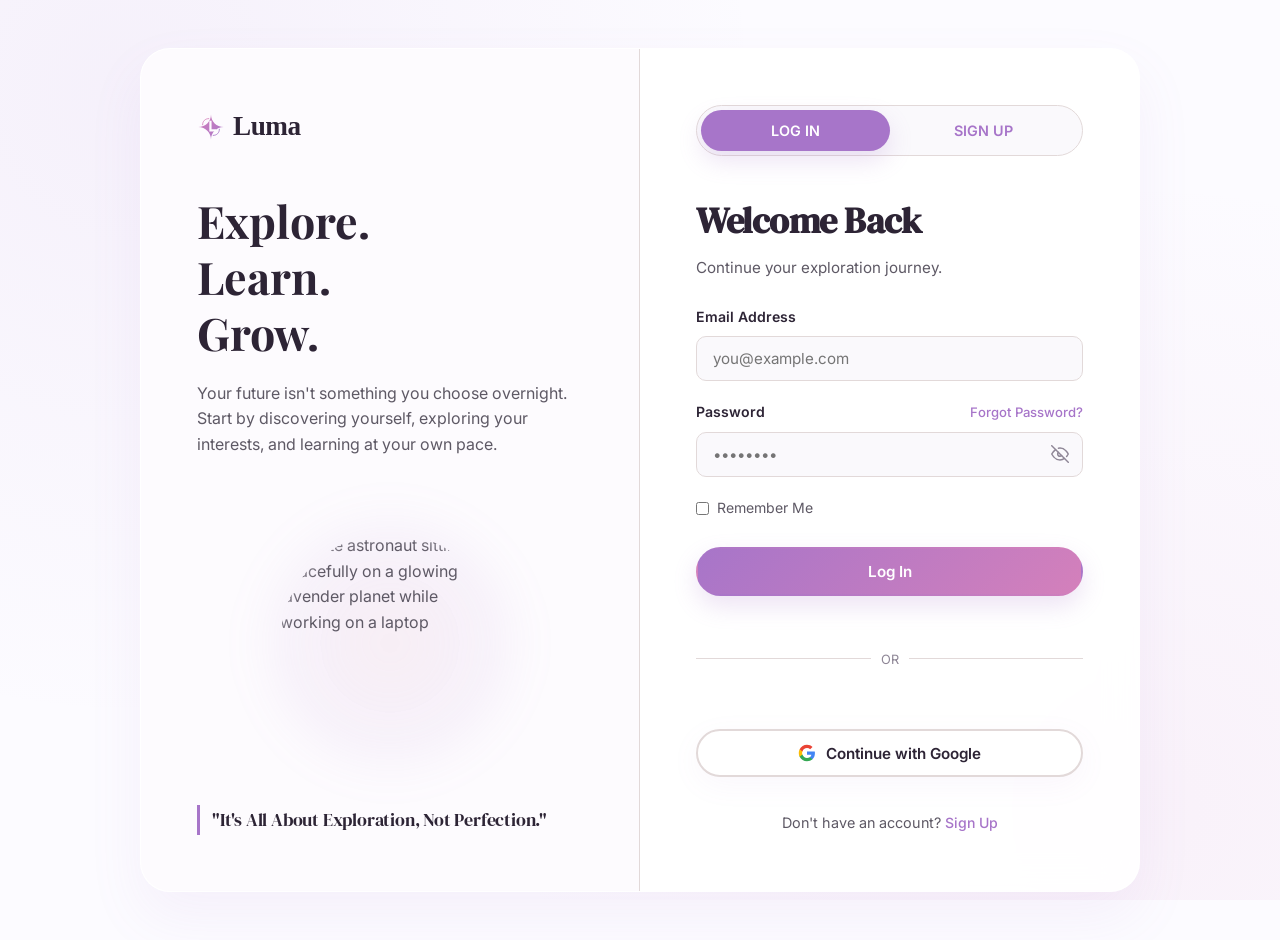
==== commit b505eaba: "Fix Vercel routing and authentication" ====
--- a/assessment.html
+++ b/assessment.html
@@ -3,7 +3,7 @@
 <head>
     <script>
         if (localStorage.getItem('luma_logged_in') !== 'true') {
-            window.location.replace('/login');
+            window.location.replace('auth.html');
         }
     </script>
     <meta charset="UTF-8">
@@ -440,7 +440,7 @@
             } else {
                 // Done! Save to localStorage
                 saveAssessmentAnswers();
-                window.location.href = '/recommendations';
+                window.location.replace('recommendations.html');
             }
         });
 
